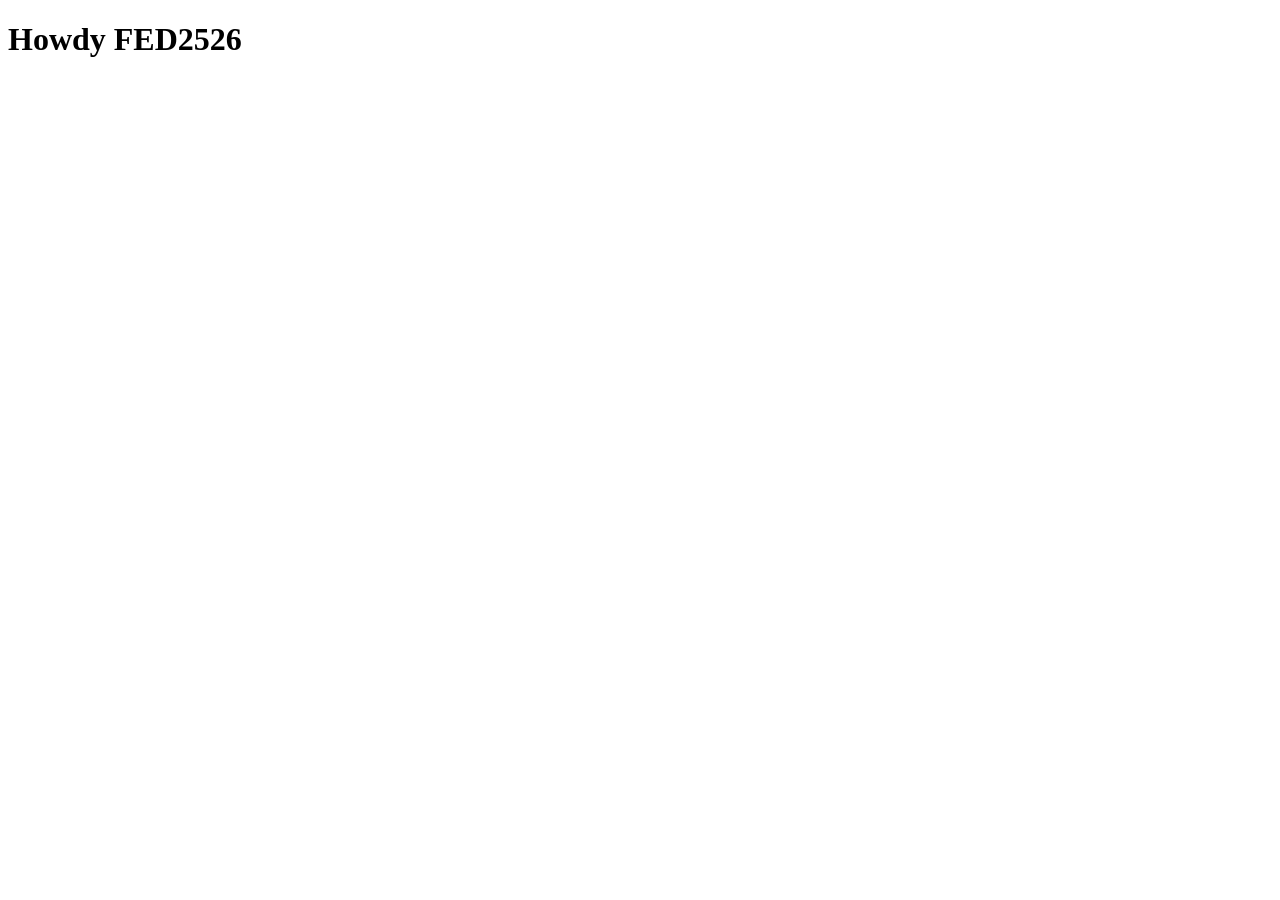
==== index.html @ 24f7ff32 "Add files via upload" ====
<!DOCTYPE html>
<html lang="nl">
	
<head>
	<meta charset="UTF-8">
	<meta name="author" content="jouw naam">
	<meta name="viewport" content="width=device-width, initial-scale=1">
	
	<title>Howdy FED2526</title>
	
	<link href="styles/style.css" rel="stylesheet">
	<link rel="icon" type="image/svg+xml" href="images/favicon.svg">
</head>

<body>
	<h1>Howdy FED2526</h1>

	<script defer src="scripts/script.js"></script>
</body>
	
</html>
---- styles/style.css ----
/**************/
/* CSS REMEDY */
/**************/
*, *::after, *::before {
  box-sizing:border-box;  
}






/*********************/
/* CUSTOM PROPERTIES */
/*********************/
:root {
	/* startje */
	--color-text:#111;
	--color-background:#eee;
}





/****************/
/* JOUW STYLING */
/****************/

/* jouw code */
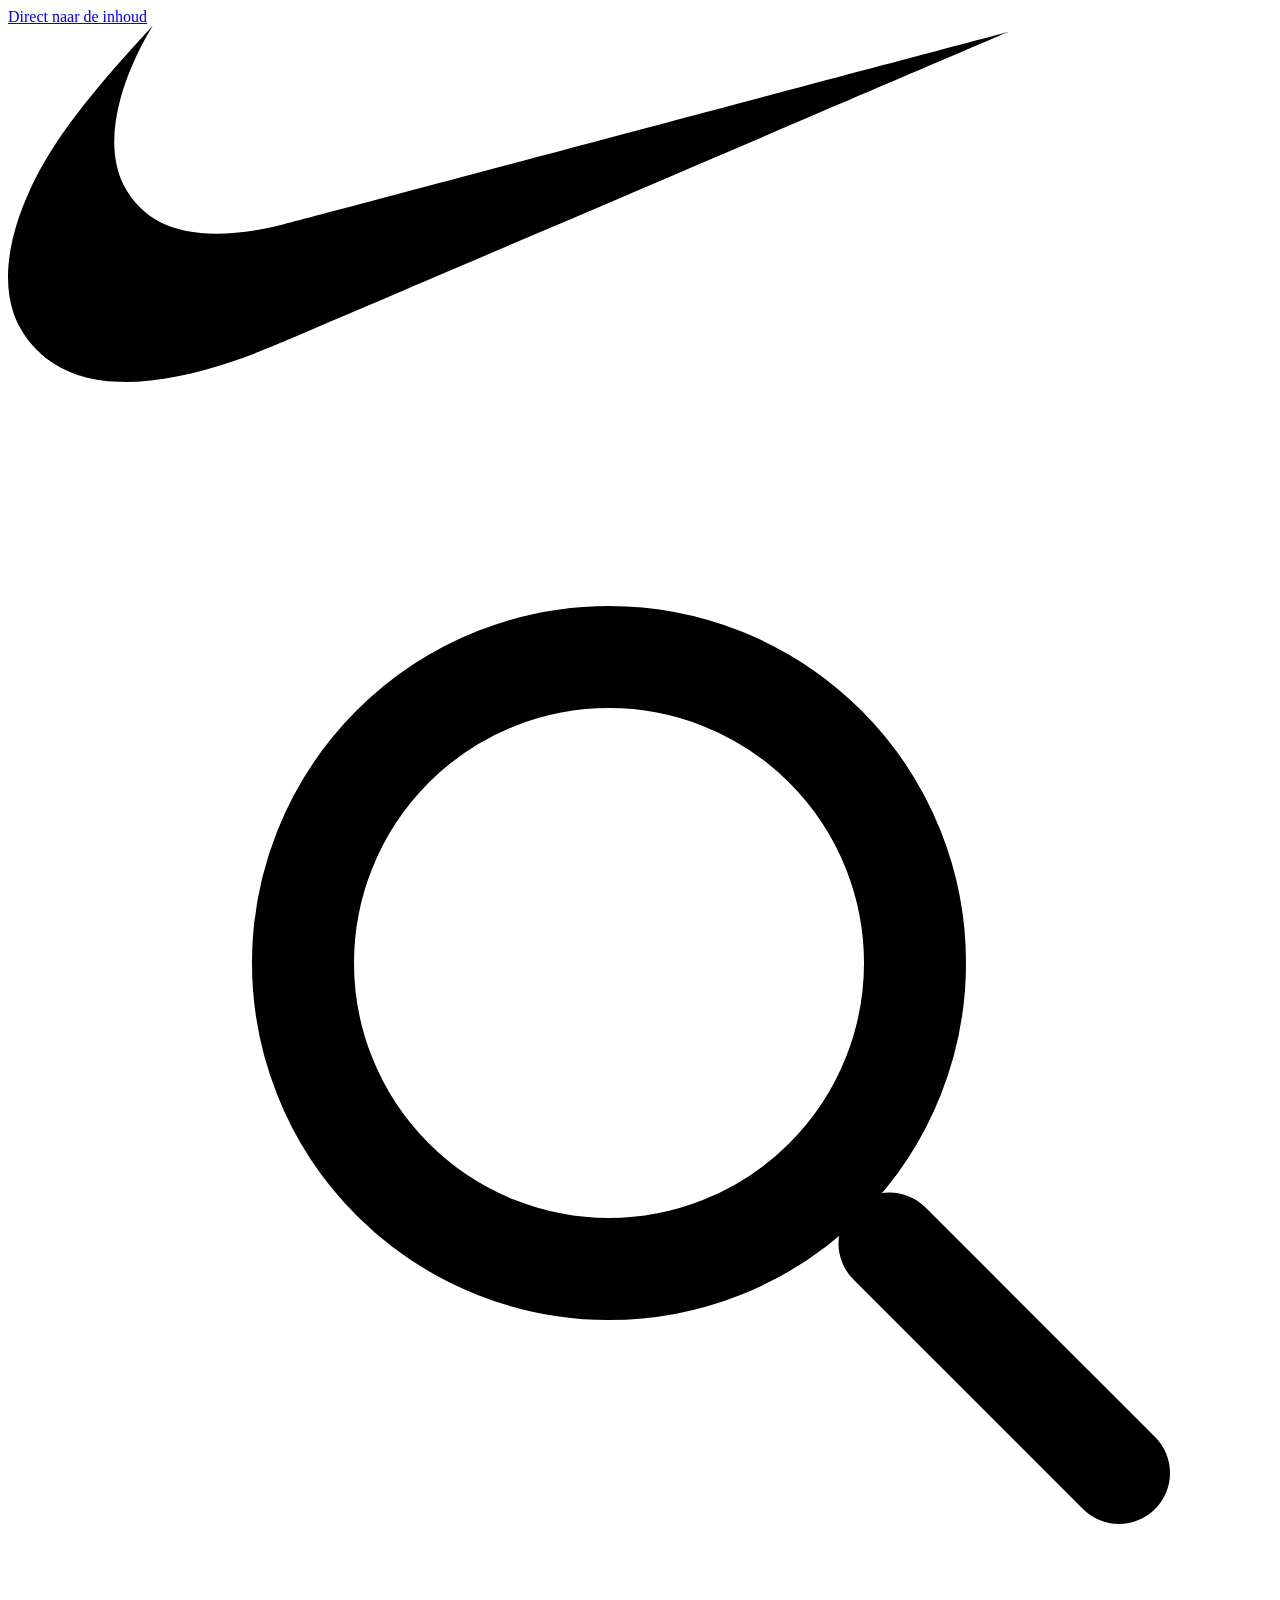
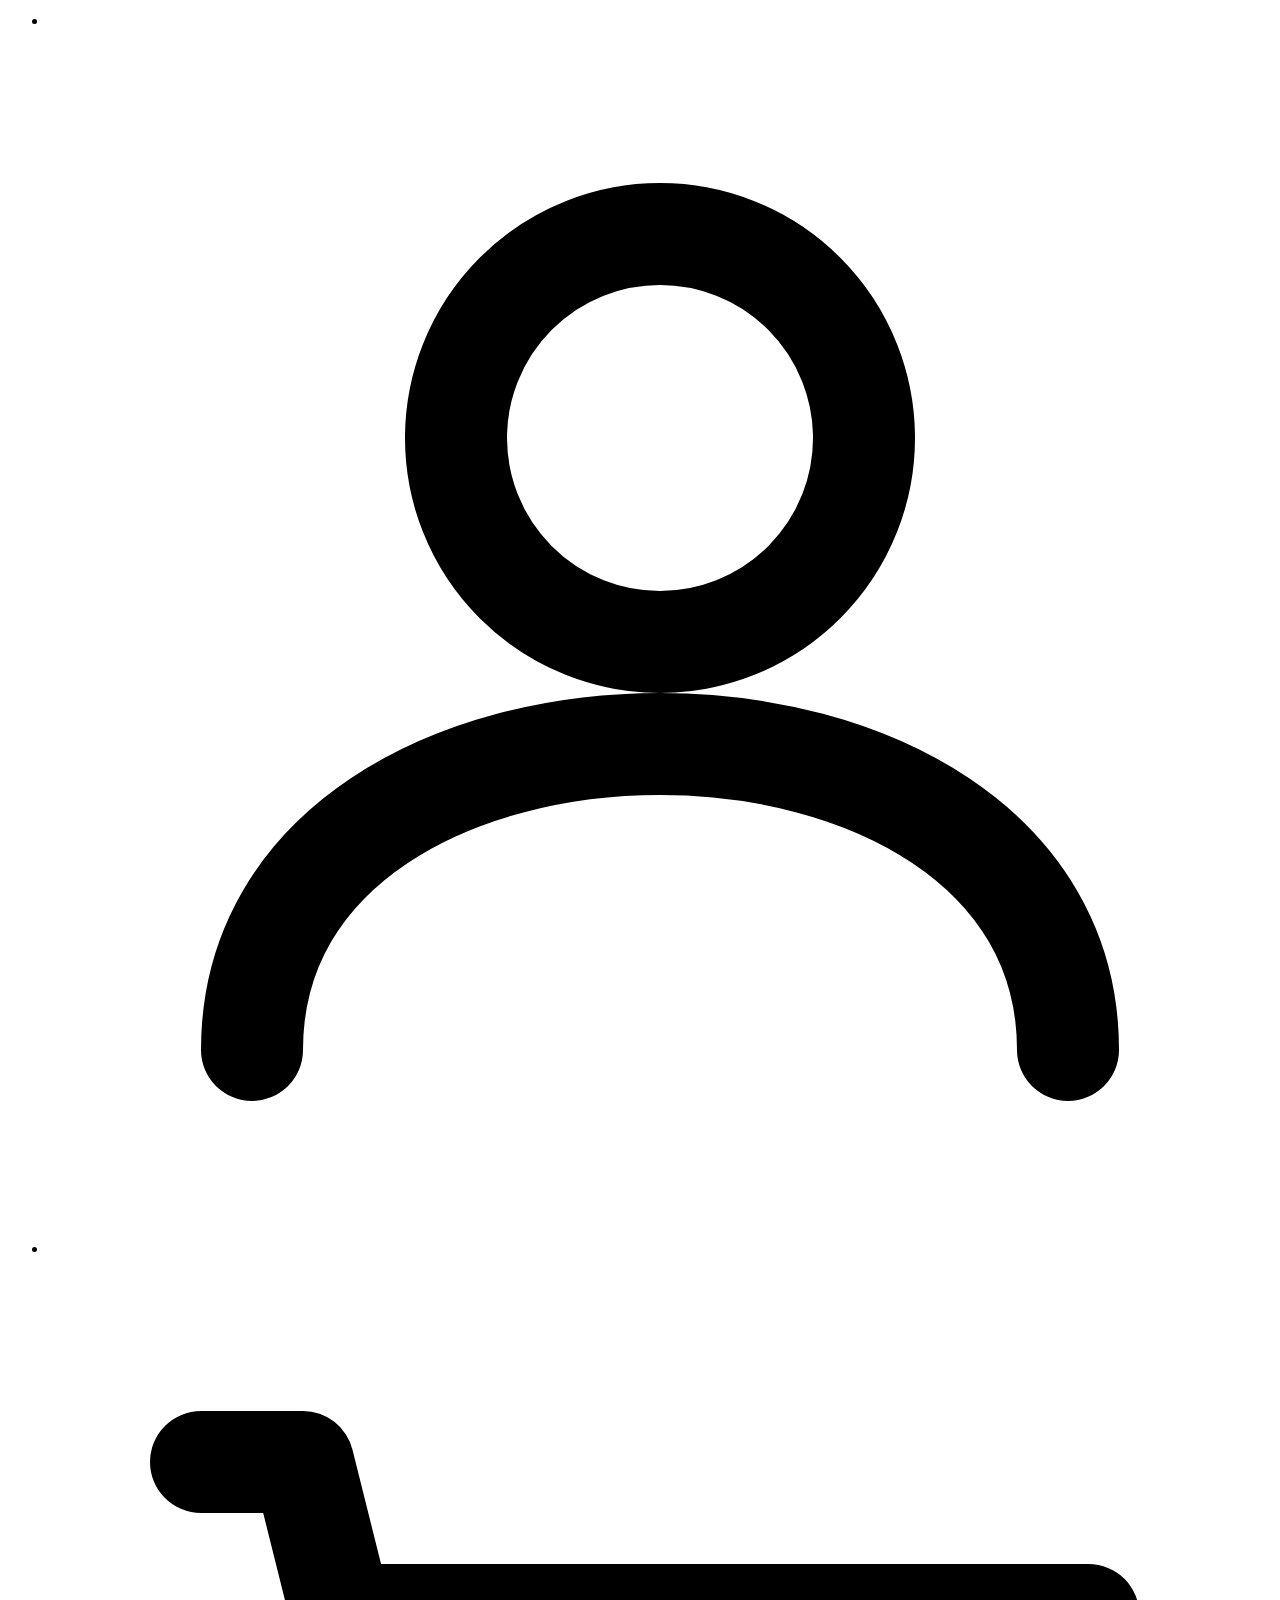
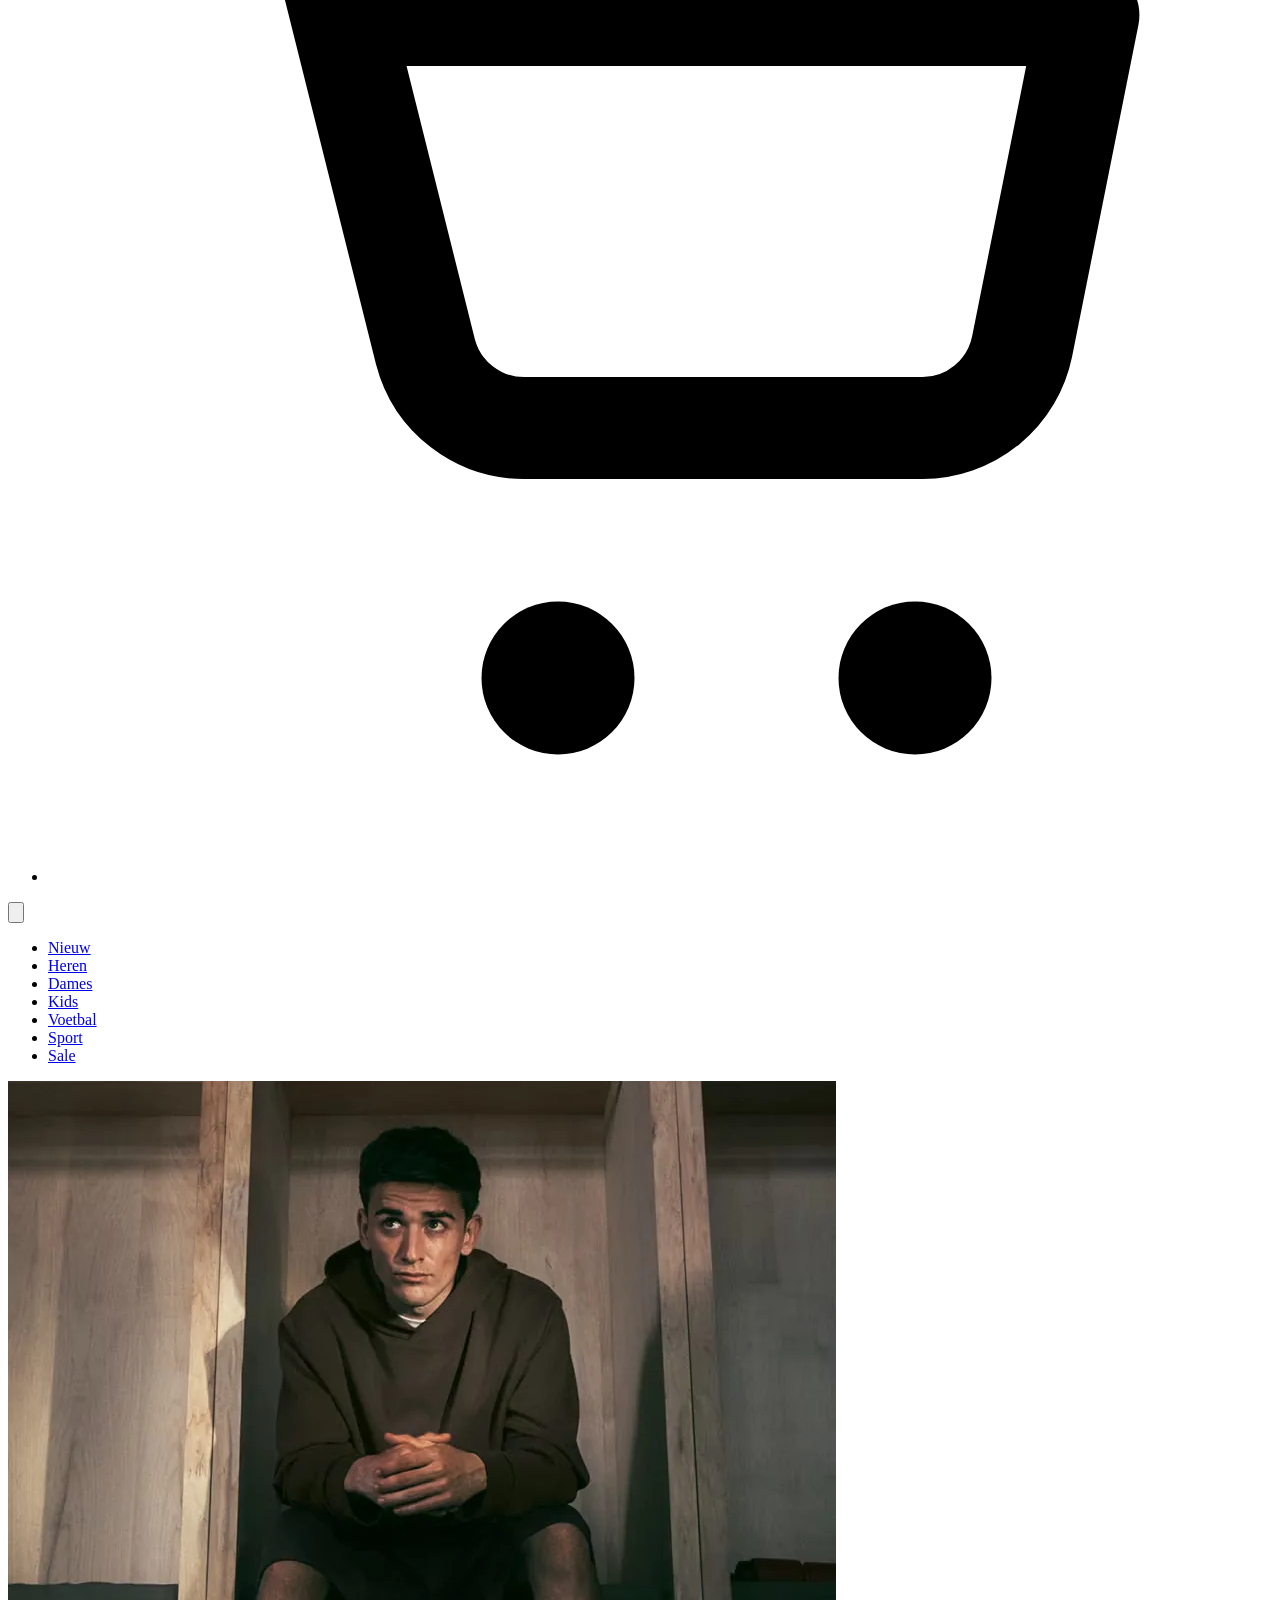
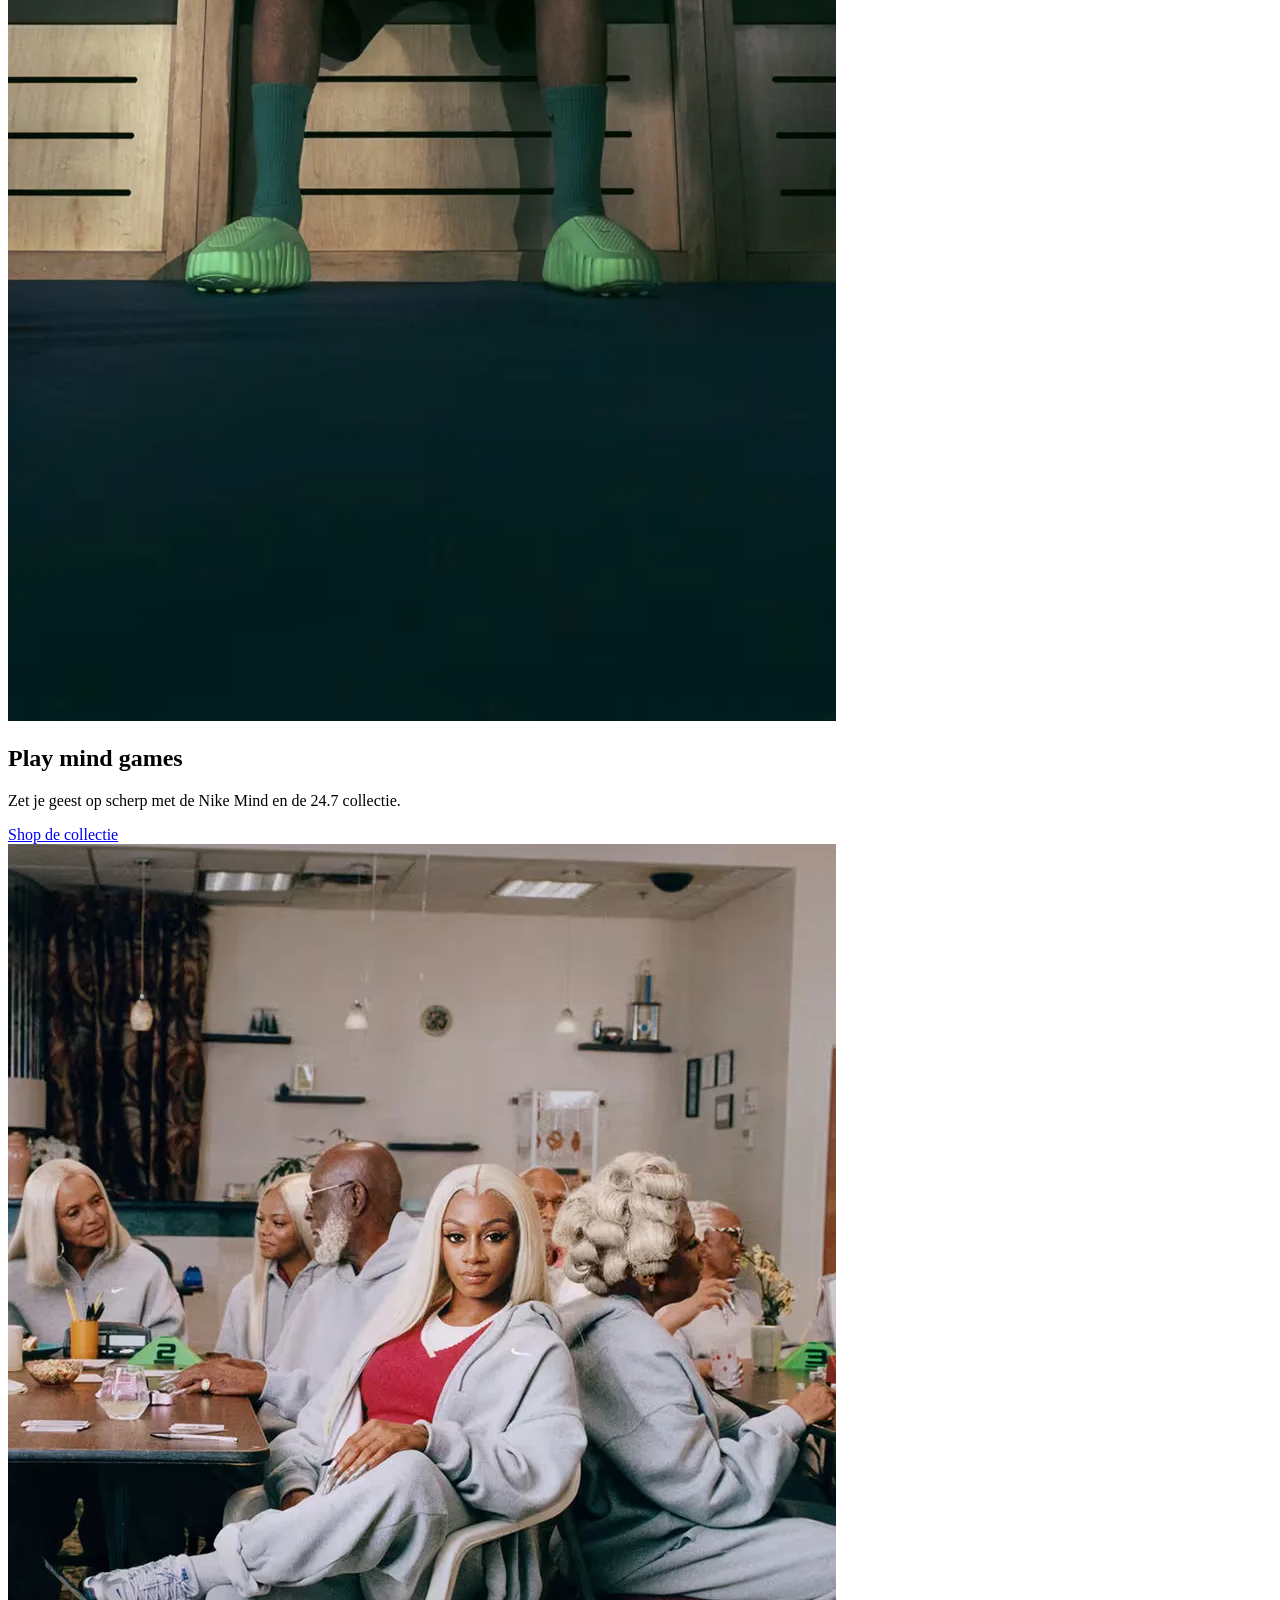
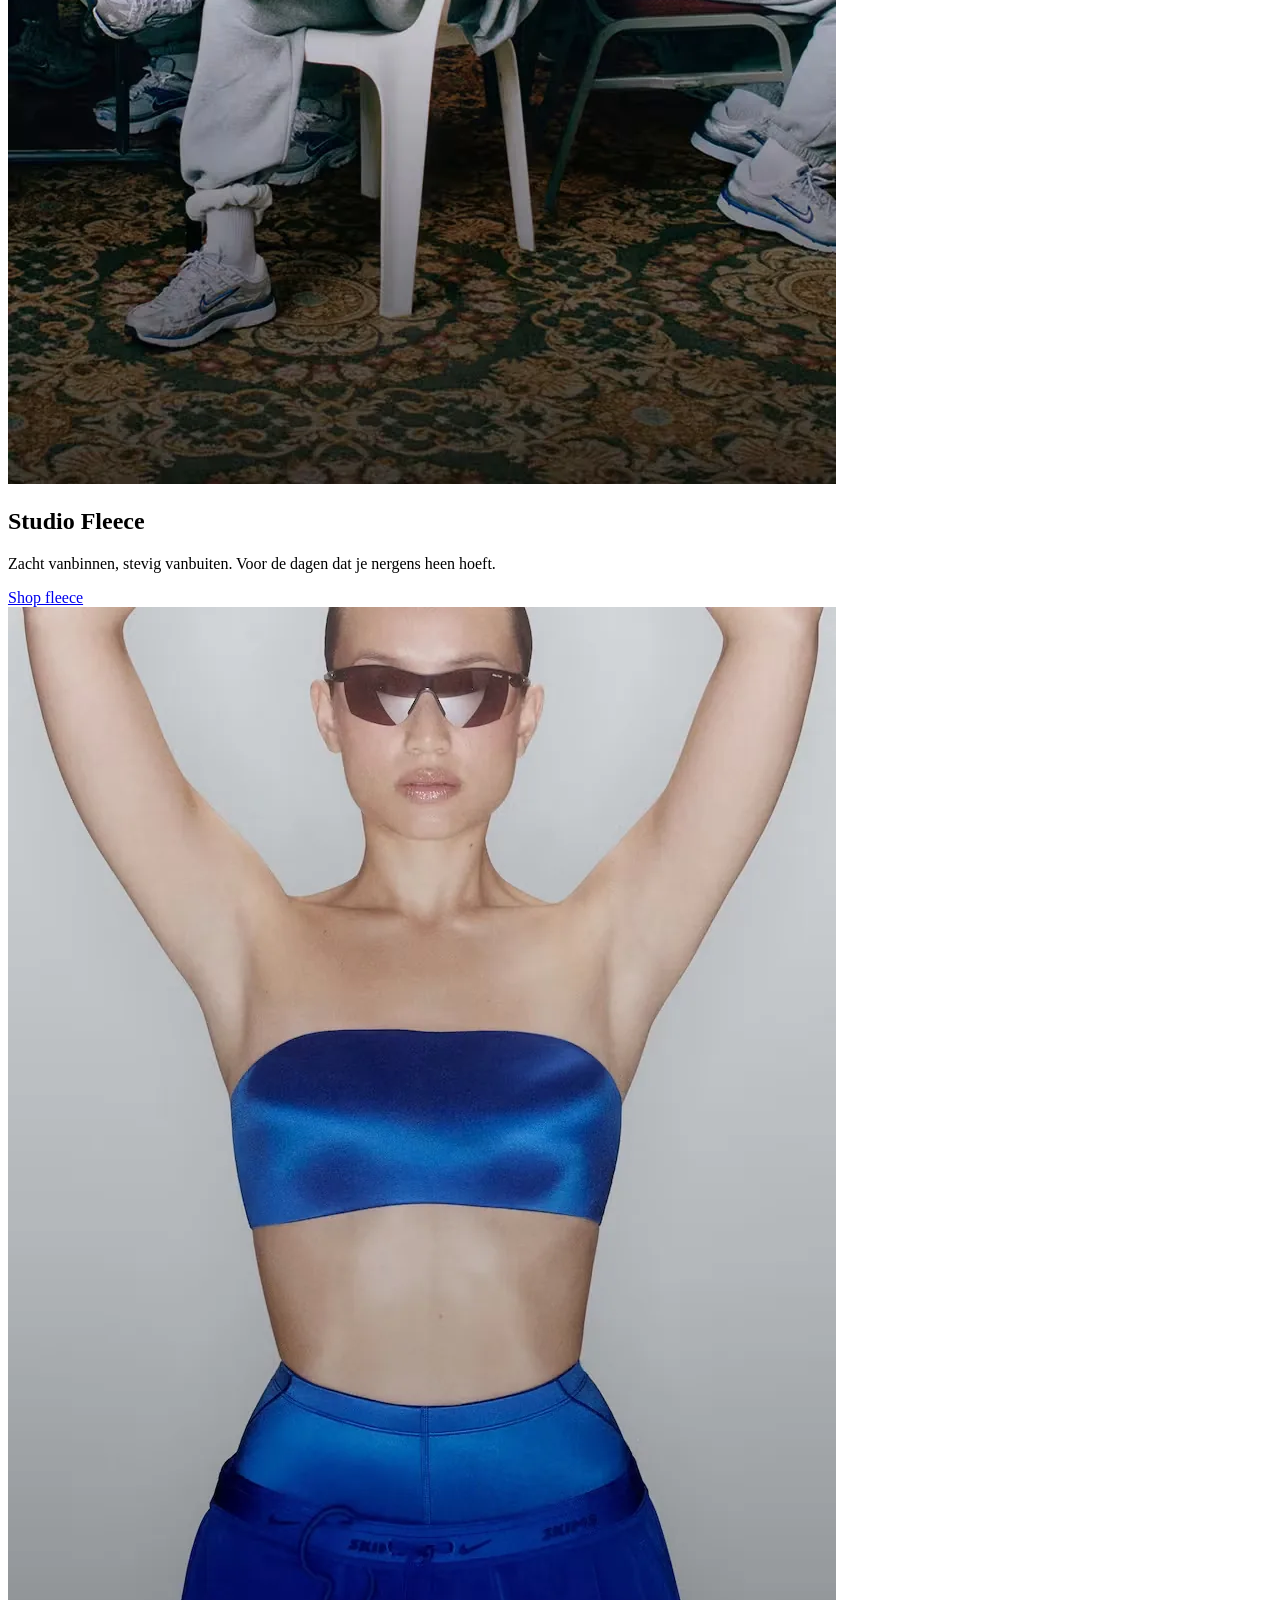
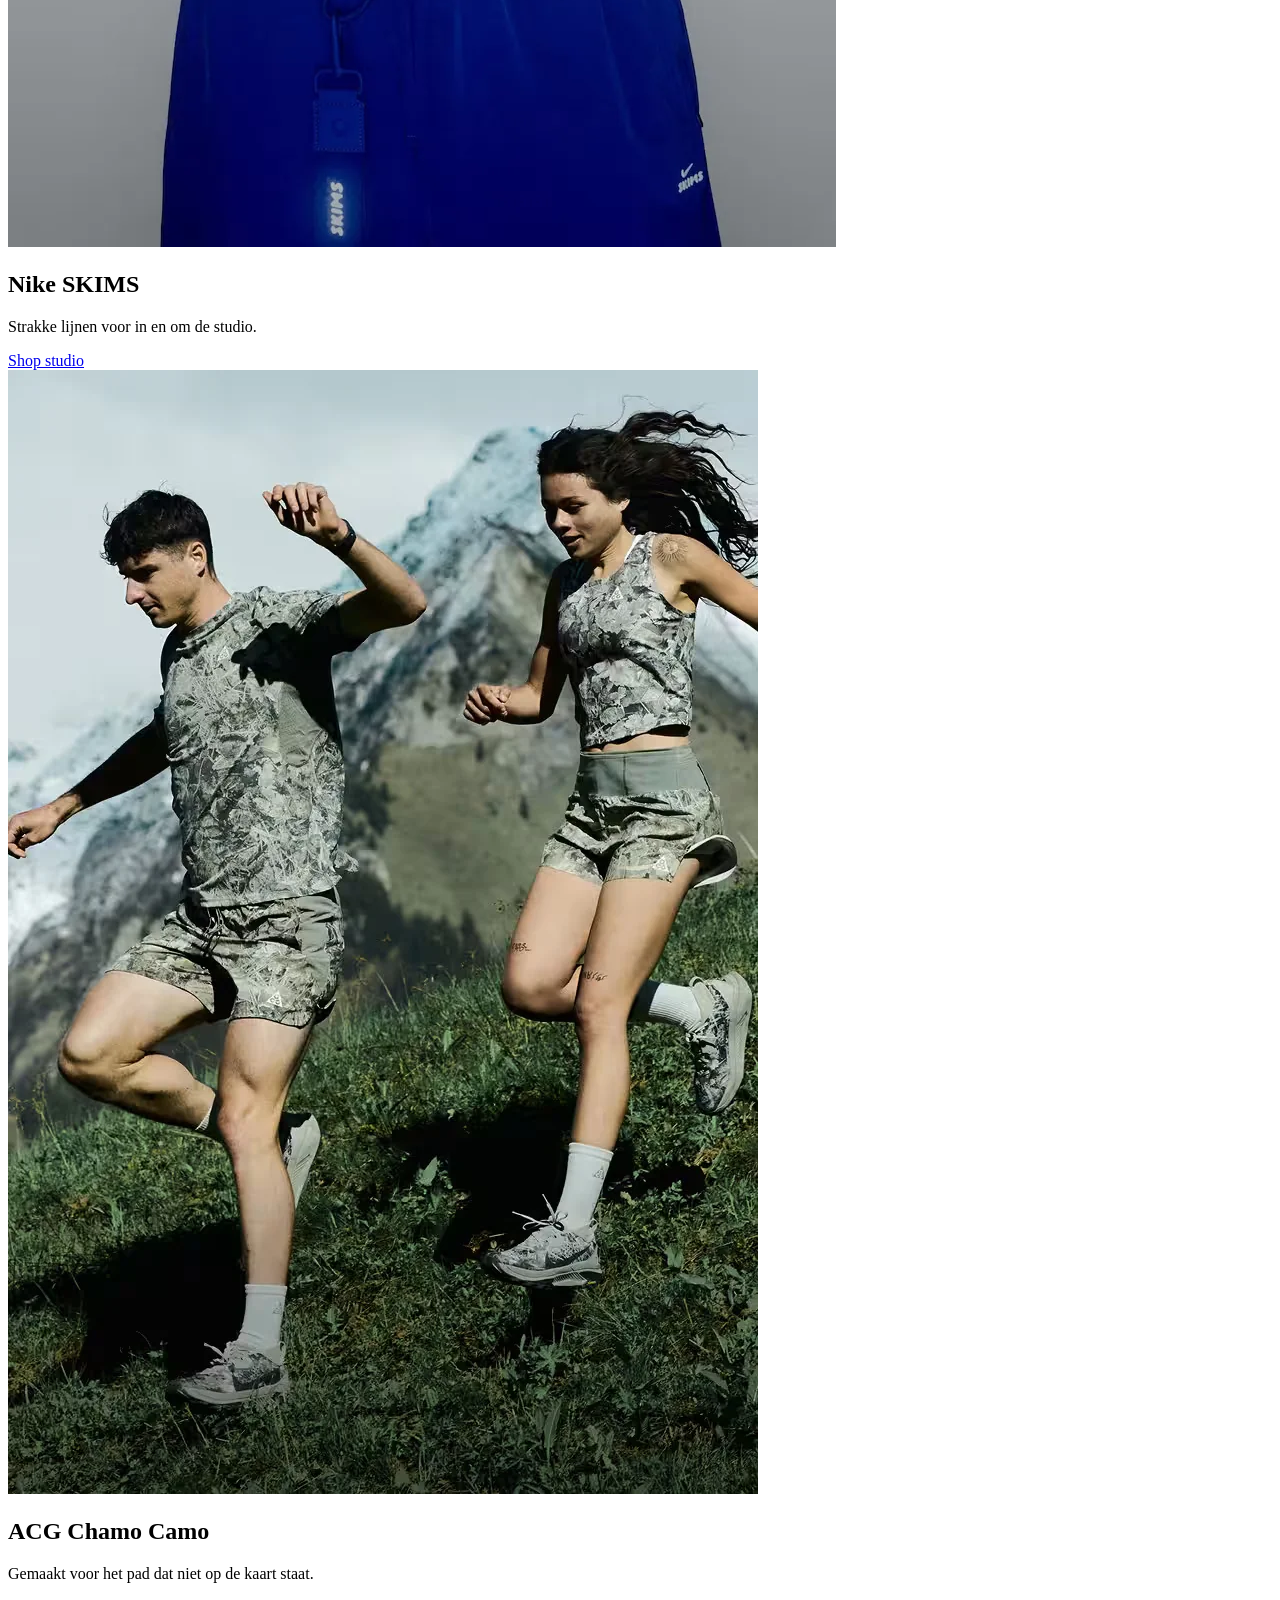
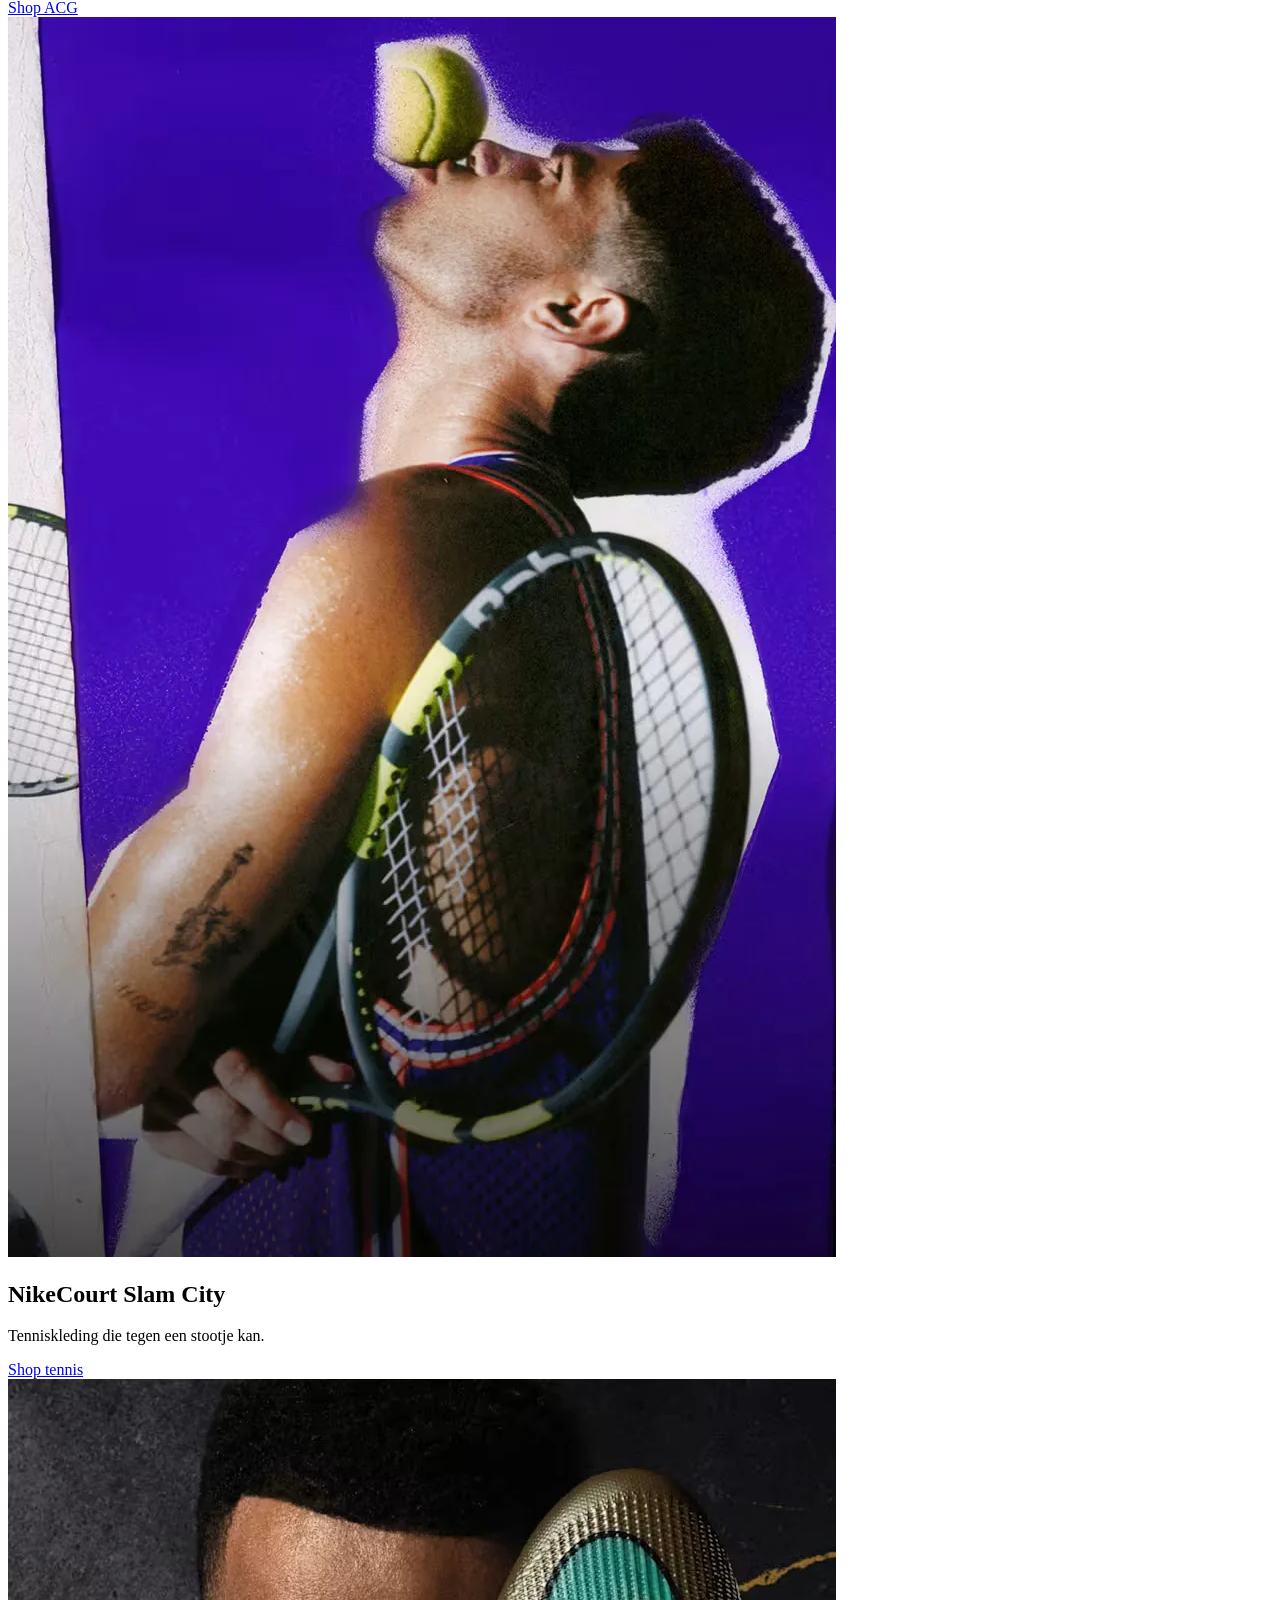
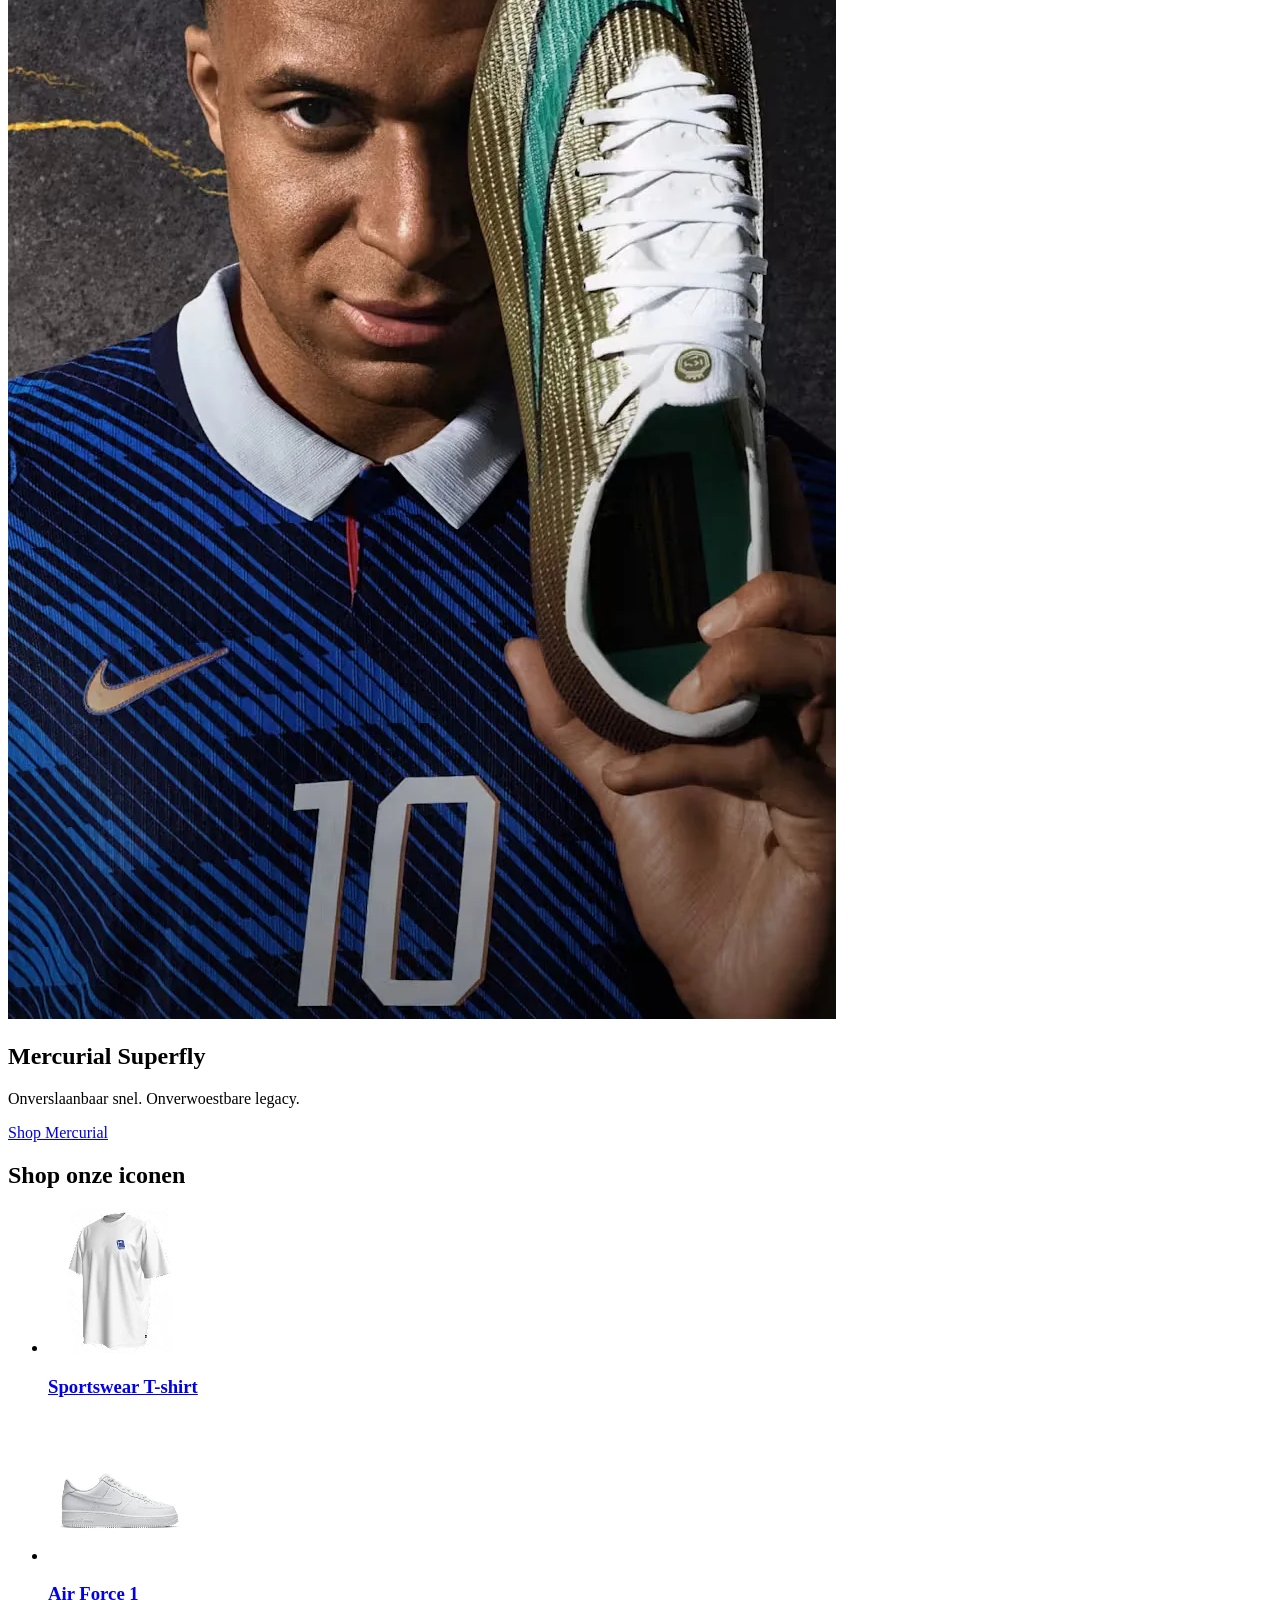
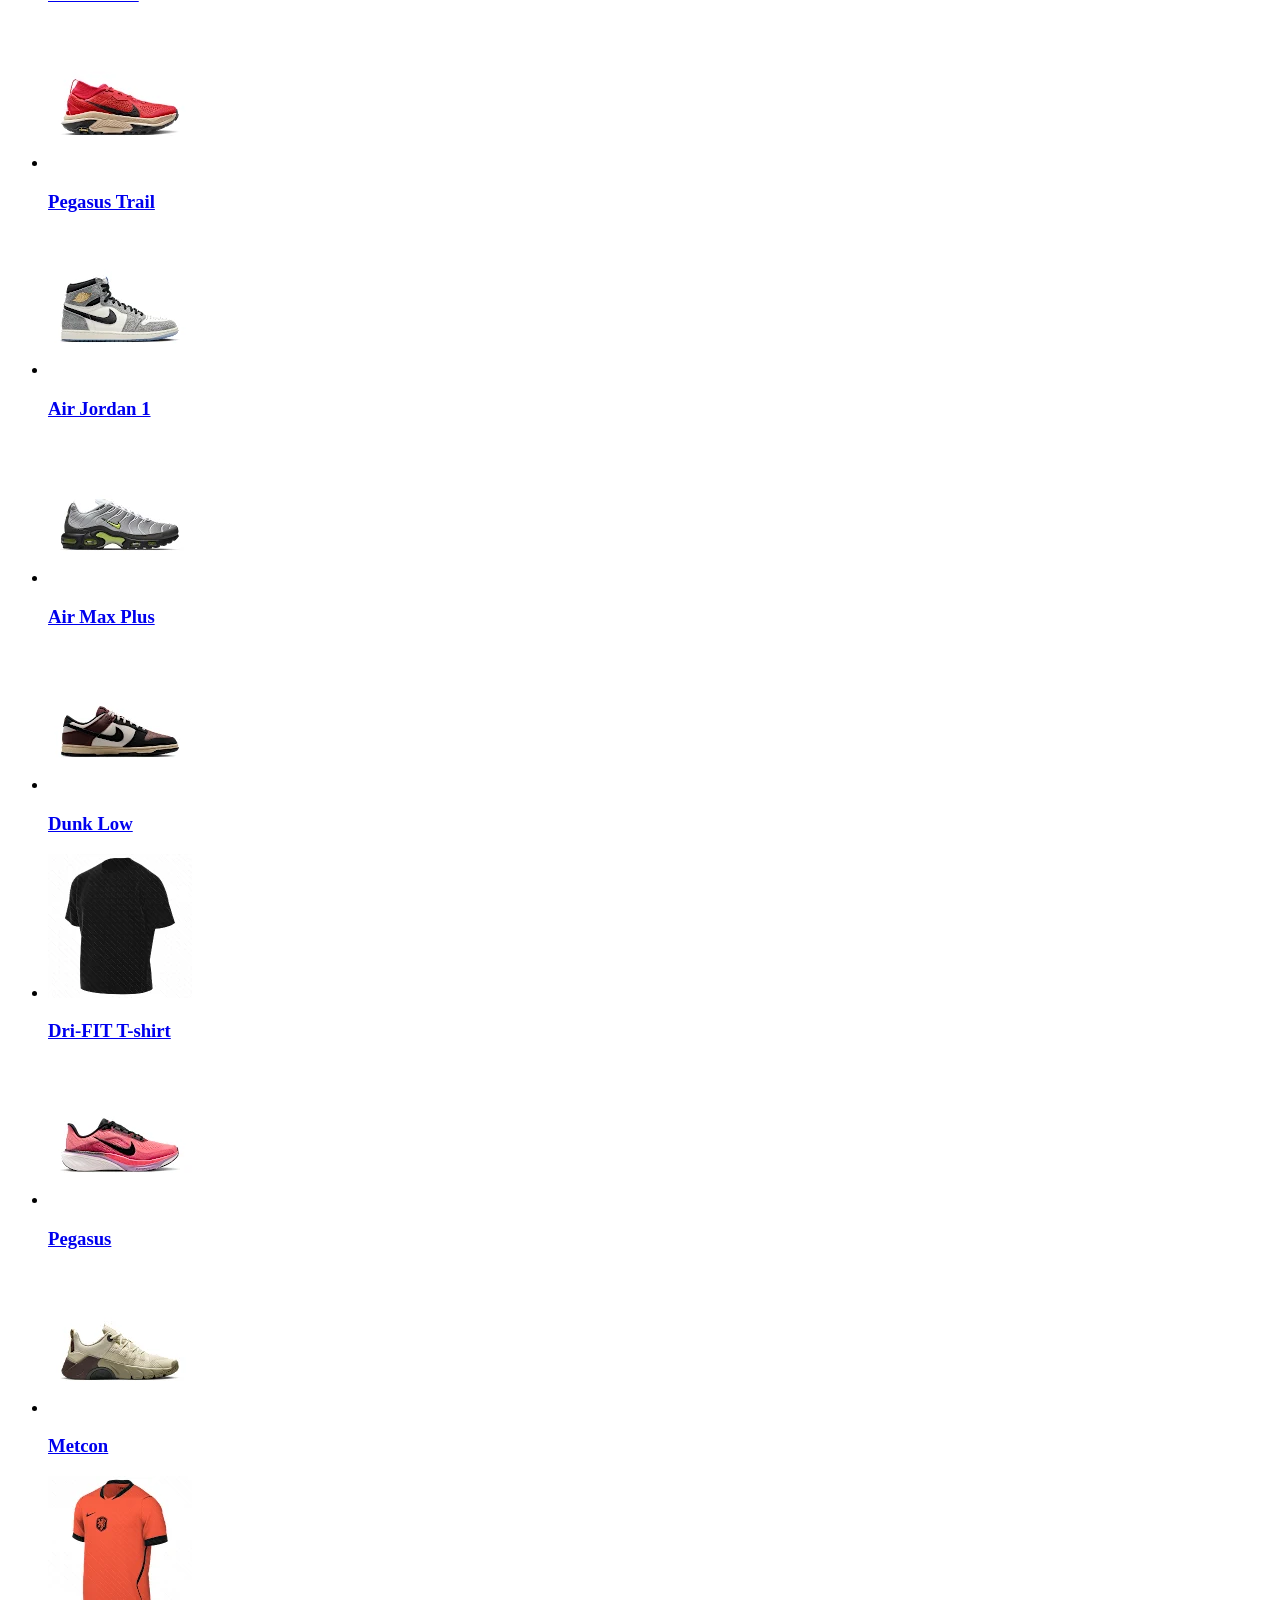
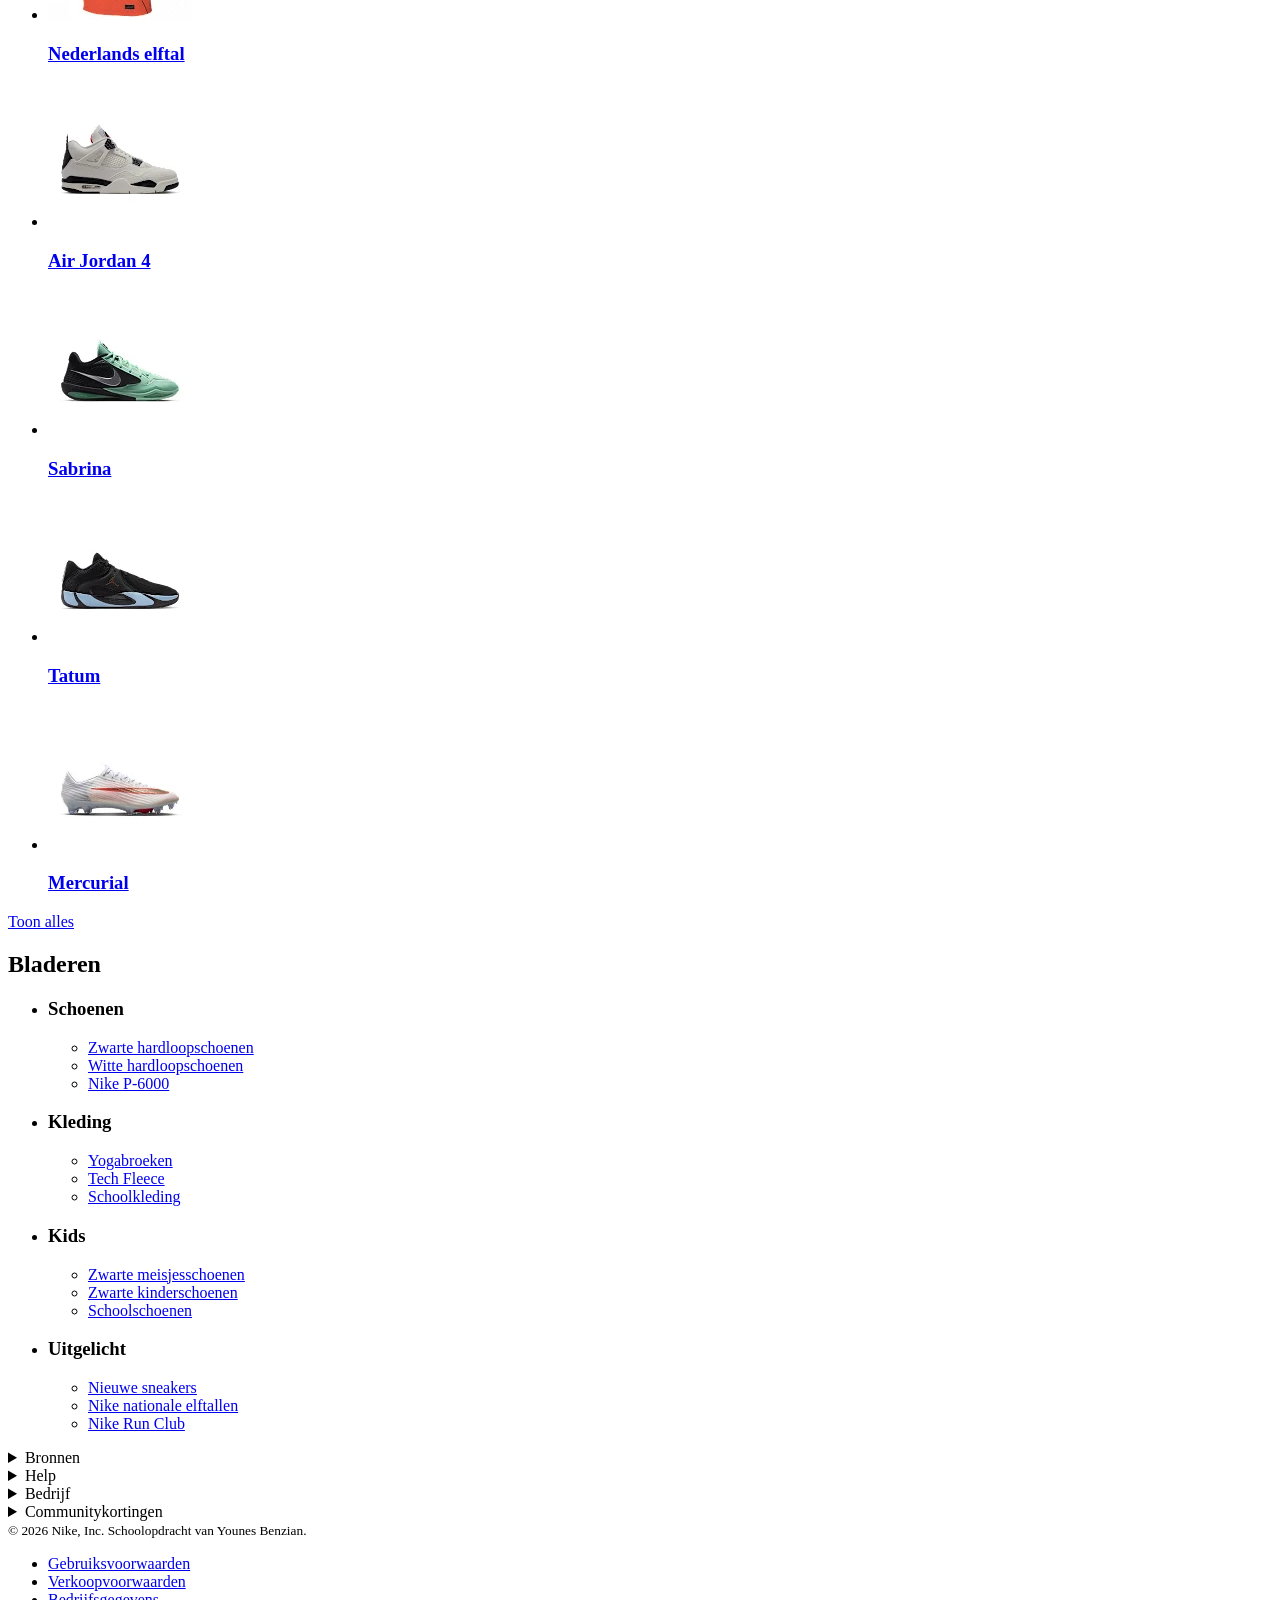
==== commit ab519326: "Add files via upload" ====
--- a/index.html
+++ b/index.html
@@ -1,21 +1,270 @@
 <!DOCTYPE html>
 <html lang="nl">
-	
+
 <head>
 	<meta charset="UTF-8">
-	<meta name="author" content="jouw naam">
 	<meta name="viewport" content="width=device-width, initial-scale=1">
-	
-	<title>Howdy FED2526</title>
-	
-	<link href="styles/style.css" rel="stylesheet">
-	<link rel="icon" type="image/svg+xml" href="images/favicon.svg">
+	<meta name="author" content="Younes Benzian">
+	<meta name="description" content="Namaak van de homepagina van Nike, gemaakt voor Frontend Development.">
+
+	<title>Nike. Just Do It. Nike NL</title>
+
+	<link rel="icon" href="images/logo-nike.svg" type="image/svg+xml">
+	<link rel="stylesheet" href="styles/style.css">
+	<link rel="stylesheet" href="styles/home.css">
+
+	<script src="scripts/script.js" defer></script>
 </head>
 
 <body>
-	<h1>Howdy FED2526</h1>
-
-	<script defer src="scripts/script.js"></script>
+
+	<!-- skiplink staat expres als allereerst\e.  -->
+	<a href="#inhoud">Direct naar de inhoud</a>
+
+	<header>
+
+		<a href="index.html">
+			<img src="images/logo-nike.svg" alt="Nike, naar de homepagina">
+		</a>
+
+		<nav aria-label="Snelmenu">
+			<ul>
+				<li><a href="detail.html"><img src="images/search.svg" alt="Zoeken"></a></li>
+				<li><a href="detail.html"><img src="images/user.svg" alt="Inloggen"></a></li>
+				<li><a href="detail.html"><img src="images/cart.svg" alt="Winkelwagen"></a></li>
+			</ul>
+		</nav>
+
+		<!-- ariacontrols moet naar een id wijzen, daarom heb ik hier toch een id gebruikt. zonder id kon ik nergens naar verwijzen -->
+		<button type="button" aria-controls="hoofdmenu" aria-expanded="false">
+			<img src="images/menu.svg" alt="Menu">
+		</button>
+
+		<nav id="hoofdmenu" aria-label="Hoofdmenu">
+			<ul>
+				<li><a href="index.html" aria-current="page">Nieuw</a></li>
+				<li><a href="detail.html">Heren</a></li>
+				<li><a href="detail.html">Dames</a></li>
+				<li><a href="detail.html">Kids</a></li>
+				<li><a href="detail.html">Voetbal</a></li>
+				<li><a href="detail.html">Sport</a></li>
+				<li><a href="detail.html">Sale</a></li>
+			</ul>
+		</nav>
+
+	</header>
+
+	<main id="inhoud">
+
+		
+		<section>
+			<img src="images/hero.webp" alt="Sporter zit in de kleedkamer voor de wedstrijd">
+			<h1>Play mind games</h1>
+			<p>Zet je geest op scherp met de Nike Mind en de 24.7 collectie.</p>
+			<a href="detail.html">Shop de collectie</a>
+		</section>
+
+		<section>
+			<img src="images/banner-fleece.webp" alt="Groep mensen in grijze joggingpakken in een kapsalon">
+			<h2>Studio Fleece</h2>
+			<p>Zacht vanbinnen, stevig vanbuiten. Voor de dagen dat je nergens heen hoeft.</p>
+			<a href="detail.html">Shop fleece</a>
+		</section>
+
+		<section>
+			<img src="images/banner-skims.webp" alt="Model in een blauwe top en broek met zonnebril">
+			<h2>Nike SKIMS</h2>
+			<p>Strakke lijnen voor in en om de studio.</p>
+			<a href="detail.html">Shop studio</a>
+		</section>
+
+		<section>
+			<img src="images/banner-acg.webp" alt="Twee hardlopers op een berghelling">
+			<h2>ACG Chamo Camo</h2>
+			<p>Gemaakt voor het pad dat niet op de kaart staat.</p>
+			<a href="detail.html">Shop ACG</a>
+		</section>
+
+		<section>
+			<img src="images/banner-court.webp" alt="Tennisser met twee rackets tegen een paarse achtergrond">
+			<h2>NikeCourt Slam City</h2>
+			<p>Tenniskleding die tegen een stootje kan.</p>
+			<a href="detail.html">Shop tennis</a>
+		</section>
+
+		<section>
+			<img src="images/banner-voetbal.webp" alt="Voetballer houdt een gouden Mercurial Superfly voor zijn gezicht">
+			<h2>Mercurial Superfly</h2>
+			<p>Onverslaanbaar snel. Onverwoestbare legacy.</p>
+			<a href="detail.html">Shop Mercurial</a>
+		</section>
+
+		<section>
+			<h2>Shop onze iconen</h2>
+
+			<!-- 14 stuks, maar op mobiel laat ik er maar 6 zien met nth-child(n + 7). alternatief was 2 aparte lijstjes maken maar dan staat alles dubbel in de html -->
+			 <!-- https://developer.mozilla.org/en-US/docs/Web/CSS/Reference/Selectors/:nth-child -->
+			<ul>
+				<li>
+					<img src="images/icoon-1.webp" alt="Wit Nike T-shirt met een klein blauw logo op de borst">
+					<h3><a href="detail.html">Sportswear T-shirt</a></h3>
+				</li>
+				<li>
+					<img src="images/icoon-2.webp" alt="Witte Nike Air Force 1 van opzij">
+					<h3><a href="detail.html">Air Force 1</a></h3>
+				</li>
+				<li>
+					<img src="images/icoon-3.webp" alt="Rode Nike Pegasus Trail van opzij">
+					<h3><a href="detail.html">Pegasus Trail</a></h3>
+				</li>
+				<li>
+					<img src="images/icoon-4.webp" alt="Grijs met gele Nike Air Jordan 1 High van opzij">
+					<h3><a href="detail.html">Air Jordan 1</a></h3>
+				</li>
+				<li>
+					<img src="images/icoon-5.webp" alt="Grijs met groene Nike Air Max Plus van opzij">
+					<h3><a href="detail.html">Air Max Plus</a></h3>
+				</li>
+				<li>
+					<img src="images/icoon-6.webp" alt="Bruin met witte Nike Dunk Low van opzij">
+					<h3><a href="detail.html">Dunk Low</a></h3>
+				</li>
+				<li>
+					<img src="images/icoon-7.webp" alt="Zwart Nike T-shirt, gezien vanaf de achterkant">
+					<h3><a href="detail.html">Dri-FIT T-shirt</a></h3>
+				</li>
+				<li>
+					<img src="images/icoon-8.webp" alt="Roze met paarse Nike Pegasus van opzij">
+					<h3><a href="detail.html">Pegasus</a></h3>
+				</li>
+				<li>
+					<img src="images/icoon-9.webp" alt="Beige Nike Metcon trainingsschoen van opzij">
+					<h3><a href="detail.html">Metcon</a></h3>
+				</li>
+				<li>
+					<img src="images/icoon-10.webp" alt="Oranje thuisshirt van het Nederlands elftal">
+					<h3><a href="detail.html">Nederlands elftal</a></h3>
+				</li>
+				<li>
+					<img src="images/icoon-11.webp" alt="Witte Nike Air Jordan 4 met zwarte details van opzij">
+					<h3><a href="detail.html">Air Jordan 4</a></h3>
+				</li>
+				<li>
+					<img src="images/icoon-12.webp" alt="Mintgroene Nike Sabrina basketbalschoen van opzij">
+					<h3><a href="detail.html">Sabrina</a></h3>
+				</li>
+				<li>
+					<img src="images/icoon-13.webp" alt="Zwart met blauwe Nike Tatum basketbalschoen van opzij">
+					<h3><a href="detail.html">Tatum</a></h3>
+				</li>
+				<li>
+					<img src="images/icoon-14.webp" alt="Witte Nike Mercurial voetbalschoen van opzij">
+					<h3><a href="detail.html">Mercurial</a></h3>
+				</li>
+			</ul>
+
+			<!-- verdwijnt na stretch want dan passen alle iconen er wel op functieloos -->
+			<a href="detail.html">Toon alles</a>
+
+		</section>
+
+		<section>
+			<h2>Bladeren</h2>
+
+			
+			<ul>
+				<li>
+					<h3>Schoenen</h3>
+					<ul>
+						<li><a href="detail.html">Zwarte hardloopschoenen</a></li>
+						<li><a href="detail.html">Witte hardloopschoenen</a></li>
+						<li><a href="detail.html">Nike P-6000</a></li>
+					</ul>
+				</li>
+				<li>
+					<h3>Kleding</h3>
+					<ul>
+						<li><a href="detail.html">Yogabroeken</a></li>
+						<li><a href="detail.html">Tech Fleece</a></li>
+						<li><a href="detail.html">Schoolkleding</a></li>
+					</ul>
+				</li>
+				<li>
+					<h3>Kids</h3>
+					<ul>
+						<li><a href="detail.html">Zwarte meisjesschoenen</a></li>
+						<li><a href="detail.html">Zwarte kinderschoenen</a></li>
+						<li><a href="detail.html">Schoolschoenen</a></li>
+					</ul>
+				</li>
+				<li>
+					<h3>Uitgelicht</h3>
+					<ul>
+						<li><a href="detail.html">Nieuwe sneakers</a></li>
+						<li><a href="detail.html">Nike nationale elftallen</a></li>
+						<li><a href="detail.html">Nike Run Club</a></li>
+					</ul>
+				</li>
+			</ul>
+		</section>
+
+	</main>
+
+	<footer>
+
+		
+		<nav aria-label="Footermenu">
+			<details>
+				<summary>Bronnen</summary>
+				<ul>
+					<li><a href="detail.html">Cadeaubonnen</a></li>
+					<li><a href="detail.html">Zoek een store</a></li>
+					<li><a href="detail.html">Nike Journal</a></li>
+					<li><a href="detail.html">Word member</a></li>
+				</ul>
+			</details>
+			<details>
+				<summary>Help</summary>
+				<ul>
+					<li><a href="detail.html">Bestelstatus</a></li>
+					<li><a href="detail.html">Verzending en levering</a></li>
+					<li><a href="detail.html">Retourzendingen</a></li>
+					<li><a href="detail.html">Betaalmethodes</a></li>
+				</ul>
+			</details>
+			<details>
+				<summary>Bedrijf</summary>
+				<ul>
+					<li><a href="detail.html">Over Nike</a></li>
+					<li><a href="detail.html">Nieuws</a></li>
+					<li><a href="detail.html">Werken bij Nike</a></li>
+					<li><a href="detail.html">Toegankelijkheid</a></li>
+				</ul>
+			</details>
+			<details>
+				<summary>Communitykortingen</summary>
+				<ul>
+					<li><a href="detail.html">Student</a></li>
+					<li><a href="detail.html">Docent</a></li>
+					<li><a href="detail.html">Eerstehulpverleners</a></li>
+					<li><a href="detail.html">Zorgprofessionals</a></li>
+				</ul>
+			</details>
+		</nav>
+
+		<small>&copy; 2026 Nike, Inc. Schoolopdracht van Younes Benzian.</small>
+
+		<nav aria-label="Voorwaarden">
+			<ul>
+				<li><a href="detail.html">Gebruiksvoorwaarden</a></li>
+				<li><a href="detail.html">Verkoopvoorwaarden</a></li>
+				<li><a href="detail.html">Bedrijfsgegevens</a></li>
+				<li><a href="detail.html">Privacy- en cookiebeleid</a></li>
+			</ul>
+		</nav>
+
+	</footer>
+
 </body>
-	
+
 </html>
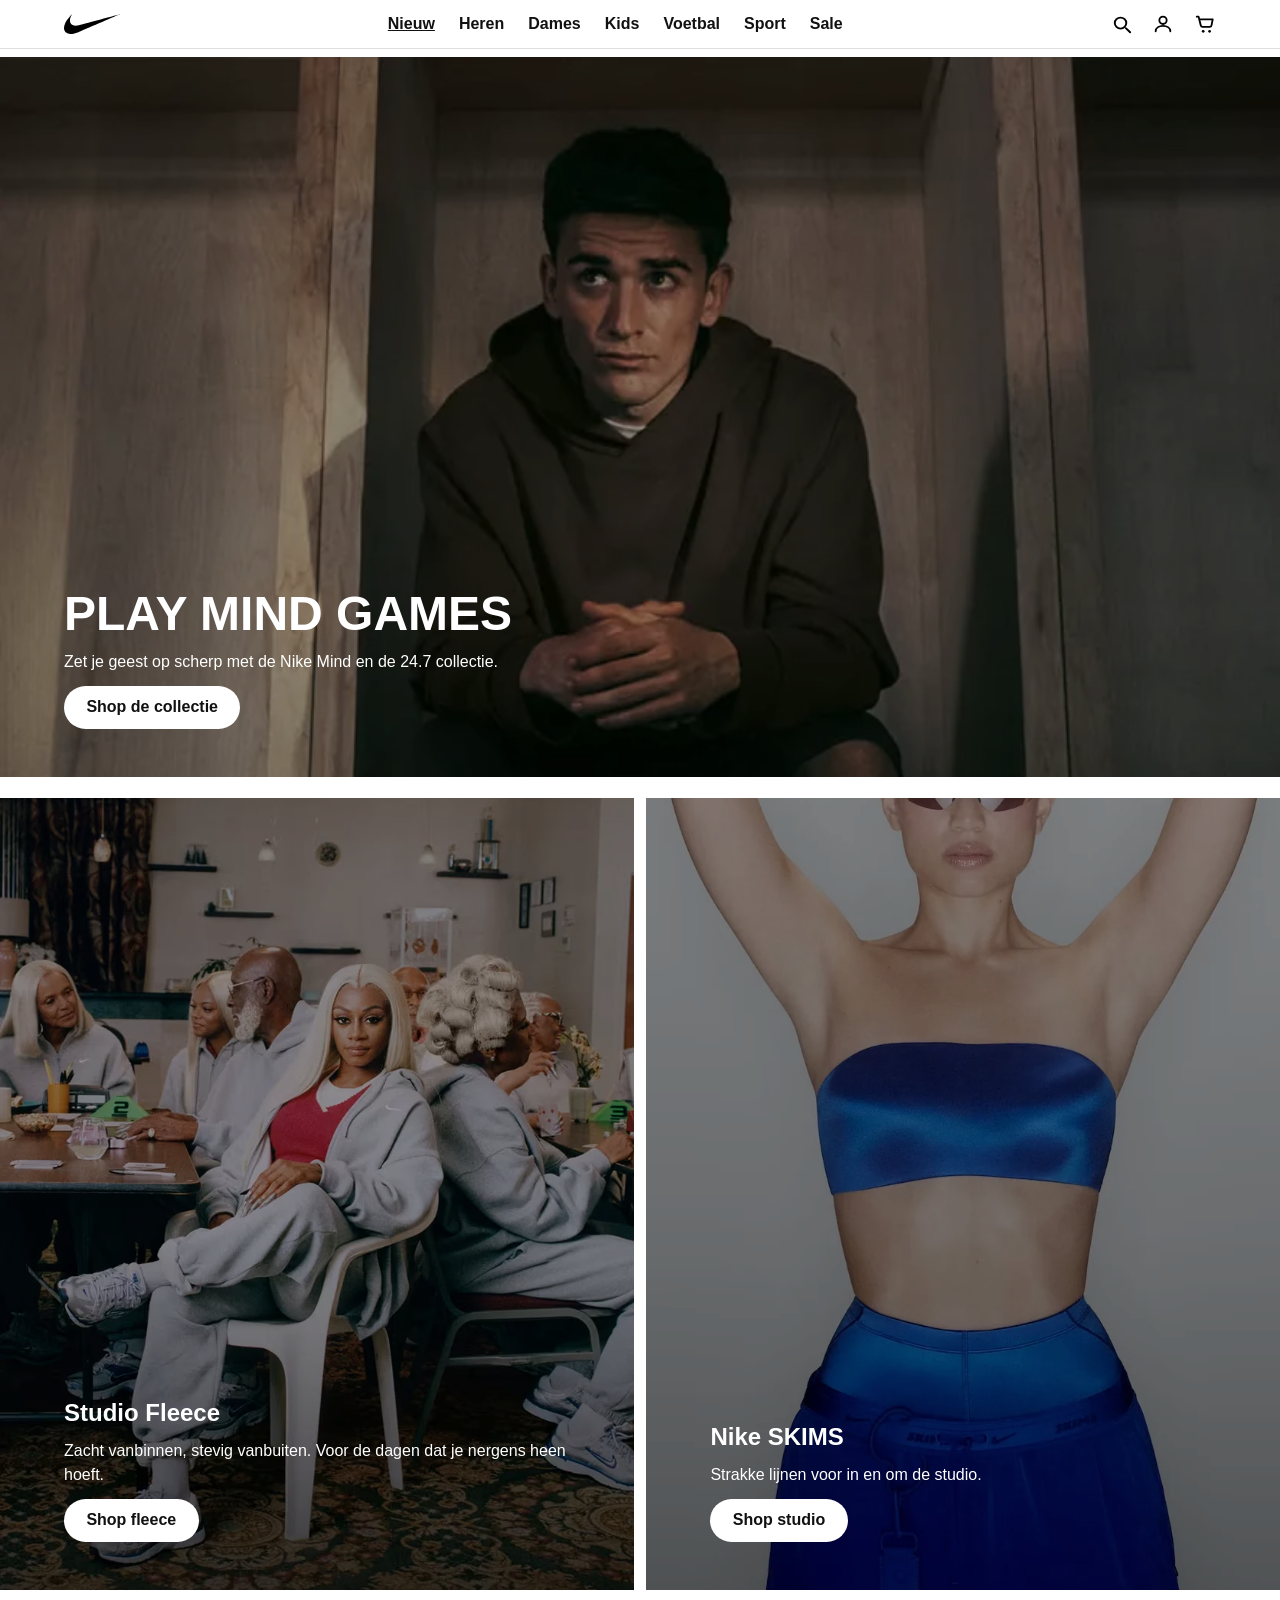
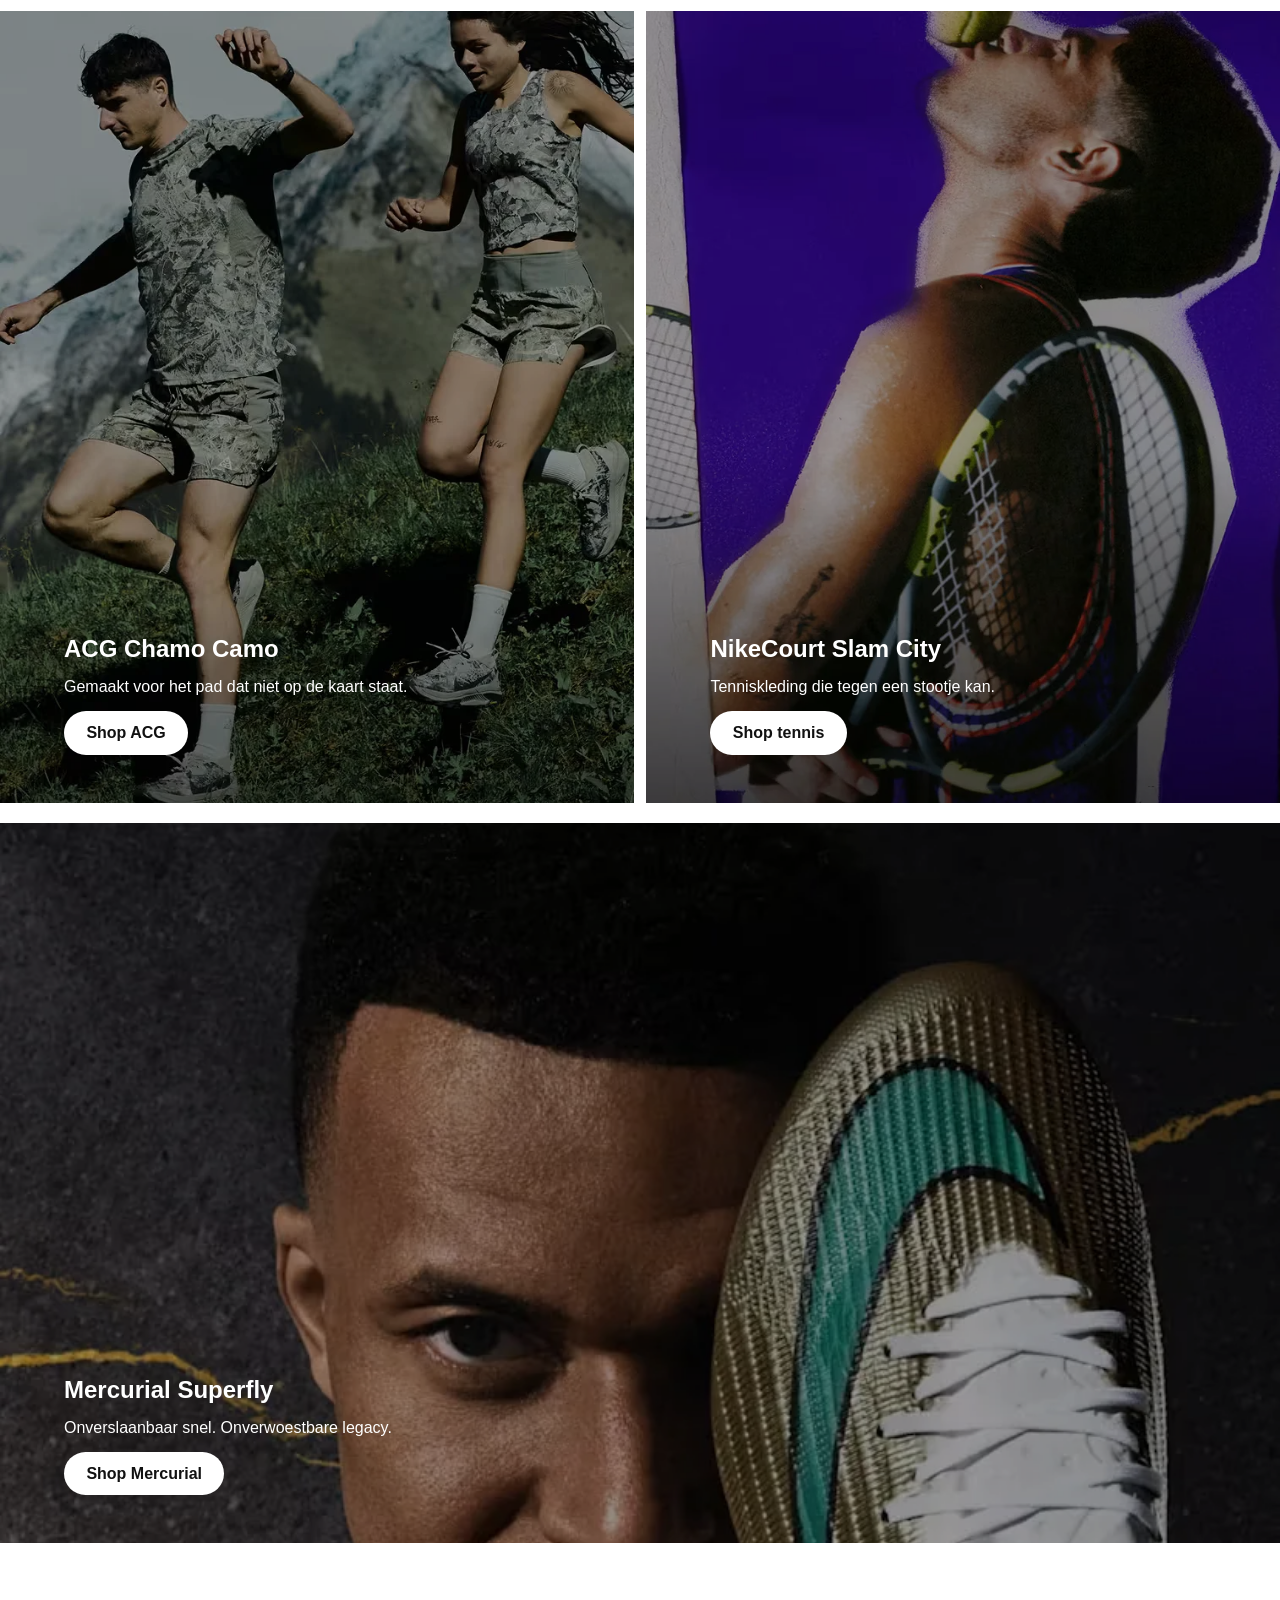
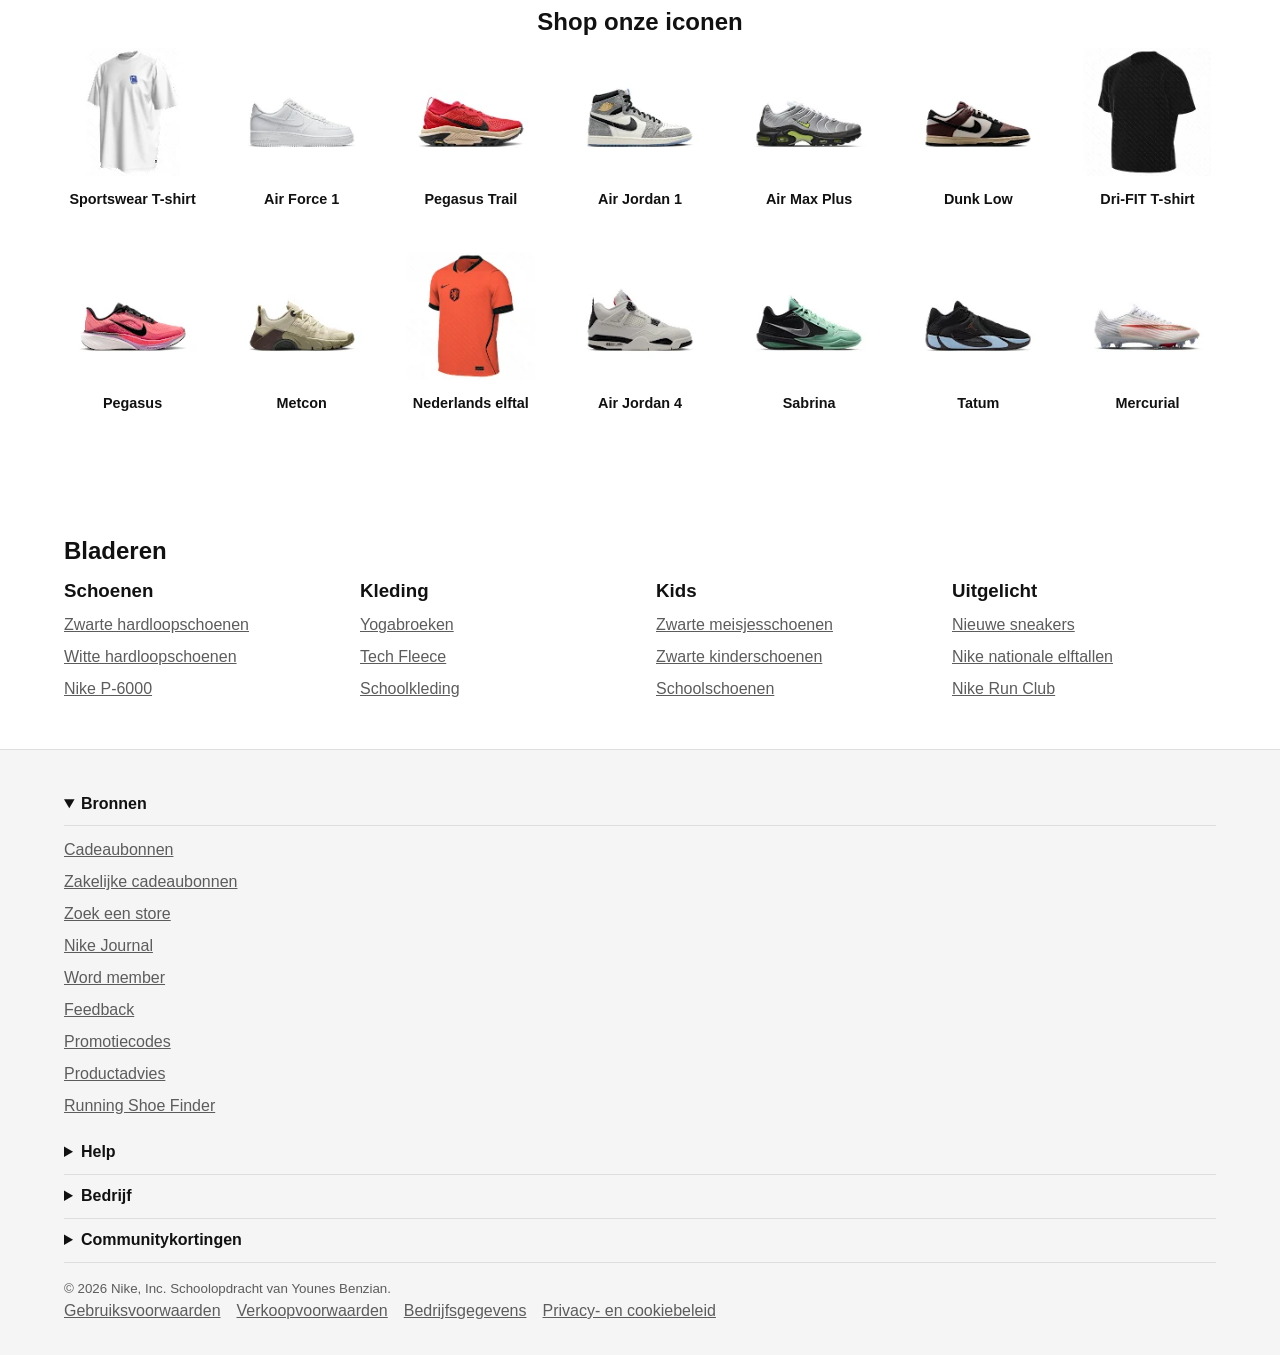
==== commit 96df8bfd: "Add files via upload" ====
--- a/index.html
+++ b/index.html
@@ -36,9 +36,11 @@
 		</nav>
 
 		<!-- ariacontrols moet naar een id wijzen, daarom heb ik hier toch een id gebruikt. zonder id kon ik nergens naar verwijzen -->
-		<button type="button" aria-controls="hoofdmenu" aria-expanded="false">
-			<img src="images/menu.svg" alt="Menu">
-		</button>
+		 
+		<button type="button" aria-label="Hamburgermenu" aria-controls="hoofdmenu" aria-expanded="false">
+	<img src="images/menu.svg" alt="">
+	<!-- alt leeg laten zodat het niet 2x iets opleest -->
+</button>
 
 		<nav id="hoofdmenu" aria-label="Hoofdmenu">
 			<ul>
@@ -100,6 +102,7 @@
 		</section>
 
 		<section>
+
 			<h2>Shop onze iconen</h2>
 
 			<!-- 14 stuks, maar op mobiel laat ik er maar 6 zien met nth-child(n + 7). alternatief was 2 aparte lijstjes maken maar dan staat alles dubbel in de html -->
@@ -212,15 +215,21 @@
 
 	<footer>
 
-		
-		<nav aria-label="Footermenu">
-			<details>
+		<nav>
+
+			<!-- alleen dit blok staat standaard open met het open attribuut, de rest klap je zelf uit -->
+			<details open>
 				<summary>Bronnen</summary>
 				<ul>
 					<li><a href="detail.html">Cadeaubonnen</a></li>
+					<li><a href="detail.html">Zakelijke cadeaubonnen</a></li>
 					<li><a href="detail.html">Zoek een store</a></li>
 					<li><a href="detail.html">Nike Journal</a></li>
 					<li><a href="detail.html">Word member</a></li>
+					<li><a href="detail.html">Feedback</a></li>
+					<li><a href="detail.html">Promotiecodes</a></li>
+					<li><a href="detail.html">Productadvies</a></li>
+					<li><a href="detail.html">Running Shoe Finder</a></li>
 				</ul>
 			</details>
 			<details>
@@ -241,6 +250,7 @@
 					<li><a href="detail.html">Toegankelijkheid</a></li>
 				</ul>
 			</details>
+
 			<details>
 				<summary>Communitykortingen</summary>
 				<ul>
--- a/styles/style.css
+++ b/styles/style.css
@@ -1,31 +1,328 @@
-/**************/
-/* CSS REMEDY */
-/**************/
-*, *::after, *::before {
-  box-sizing:border-box;  
-}
-
-
-
-
-
-
-/*********************/
-/* CUSTOM PROPERTIES */
-/*********************/
+/* reset. alles op nul zodat ik zelf bepaal waar er ruimte komt en niet de browser */
+*,
+*::before,
+*::after {
+	box-sizing: border-box;
+	margin: 0;
+	padding: 0;
+}
+
+/* https://developer.mozilla.org/en-US/docs/Web/CSS/Reference/Properties/--* */
 :root {
-	/* startje */
-	--color-text:#111;
-	--color-background:#eee;
-}
-
-
-
-
-
-/****************/
-/* JOUW STYLING */
-/****************/
-
-/* jouw code */
-
+	--kleur-tekst: #111111;
+	--kleur-achtergrond: #ffffff;
+	--kleur-gedempt: #5c5c5c;
+	--kleur-lijn: #dedede;
+	--kleur-vlak: #f5f5f5;
+	--kleur-accent: #c23b00;
+
+	--ruimte: 1rem;
+}
+
+/* pakt vanzelf de donkere kleuren als je telefoon op dark staat. NIKE HEEFT ZELF GEEN DARKMODE SIRE */
+@media (prefers-color-scheme: dark) {
+
+	:root {
+		--kleur-tekst: #f2f2f2;
+		--kleur-achtergrond: #101010;
+		--kleur-gedempt: #b3b3b3;
+		--kleur-lijn: #3a3a3a;
+		--kleur-vlak: #1c1c1c;
+		--kleur-accent: #ff8a5c;
+	}
+
+}
+
+body {
+	font-family: "Helvetica Neue", Helvetica, Arial, sans-serif;
+	line-height: 1.5;
+	color: var(--kleur-tekst);
+	background-color: var(--kleur-achtergrond);
+}
+
+main h1 {
+	text-transform: uppercase;
+}
+
+img {
+	display: block;
+	max-width: 100%;
+	height: auto;
+}
+
+ul,
+ol {
+	list-style: none;
+}
+
+a {
+	color: var(--kleur-tekst);
+}
+
+:focus-visible {
+	outline: 0.2rem solid var(--kleur-accent);
+	outline-offset: 0.2rem;
+}
+
+/* de skiplink parkeer ik links buiten beeld. met display none zou het niet werken, dan kun je er ook niet meer naartoe tabben */
+body > a:first-child {
+	position: absolute;
+	left: -100vw;
+}
+
+body > a:first-child:focus {
+	position: static;
+	display: block;
+	padding: var(--ruimte);
+	background-color: var(--kleur-accent);
+	color: var(--kleur-achtergrond);
+}
+
+header {
+	display: flex;
+	align-items: center;
+	gap: var(--ruimte);
+	padding: 0.75rem var(--ruimte);
+	border-bottom: 0.1rem solid var(--kleur-lijn);
+}
+
+header img {
+	width: 1.4rem;
+}
+
+header > a img {
+	width: 3.5rem;
+}
+
+header > button {
+	padding: 0.5rem 0.7rem;
+	background-color: transparent;
+	cursor: pointer;
+	border: none;
+}
+
+header nav[aria-label="Snelmenu"] {
+	margin-left: auto;
+}
+
+header nav[aria-label="Snelmenu"] ul {
+	display: flex;
+	gap: 1.2rem;
+}
+
+/* het uitschuifmenu. hij staat standaard rechts buiten beeld met translate, javascript zet de class open erop en dan schuift hij naar binnen */
+/* visibility hidden staat erbij zodat je er niet per ongeluk naartoe kan tabben terwijl hij dicht is */
+nav[aria-label="Hoofdmenu"] {
+	position: fixed;
+	top: 0;
+	right: 0;
+	bottom: 0;
+	z-index: 2;
+	width: 70%;
+	padding: 5rem 1.5rem;
+	border-left: 0.1rem solid var(--kleur-lijn);
+	background-color: var(--kleur-vlak);
+	translate: 100% 0;
+	visibility: hidden;
+	transition: translate 0.3s, visibility 0.3s;
+}
+/* https://developer.mozilla.org/en-US/docs/Web/CSS/Reference/Values/transform-function/translate */
+nav[aria-label="Hoofdmenu"].open {
+	translate: 0 0;
+	visibility: visible;
+}
+
+nav[aria-label="Hoofdmenu"] ul {
+	display: grid;
+	gap: 0.75rem;
+}
+
+nav[aria-label="Hoofdmenu"] a {
+	font-size: 1.25rem;
+	font-weight: 600;
+	text-decoration: none;
+}
+
+nav[aria-label="Hoofdmenu"] a[aria-current="page"] {
+	text-decoration: underline;
+}
+
+main > section {
+	padding: 3rem var(--ruimte);
+}
+
+main h2,
+main h3 {
+	margin-bottom: 0.5rem;
+}
+
+/* de zwarte pil van nike. het is gwn een link, maar met een border-radius van 2rem ziet hij eruit als een knop */
+main section > a,
+main section li > a {
+	display: inline-block;
+	margin-top: 0.75rem;
+	padding: 0.6rem 1.4rem;
+	border-radius: 2rem;
+	background-color: var(--kleur-tekst);
+	color: var(--kleur-achtergrond);
+	font-weight: 600;
+	text-decoration: none;
+}
+
+main ul ul a {
+	display: inline;
+	margin: 0;
+	padding: 0;
+	background-color: transparent;
+	color: var(--kleur-gedempt);
+	font-weight: 400;
+	text-decoration: underline;
+}
+
+main ul ul a:hover {
+	color: var(--kleur-tekst);
+}
+
+main button {
+	margin-top: 0.75rem;
+	padding: 0.7rem 1.4rem;
+	border: 0.1rem solid var(--kleur-tekst);
+	border-radius: 2rem;
+	background-color: var(--kleur-tekst);
+	color: var(--kleur-achtergrond);
+	font: inherit;
+	font-weight: 600;
+	cursor: pointer;
+}
+
+footer {
+	padding: 2rem var(--ruimte);
+	border-top: 0.1rem solid var(--kleur-lijn);
+	background-color: var(--kleur-vlak);
+}
+
+footer summary {
+	padding: 0.6rem 0;
+	border-bottom: 0.1rem solid var(--kleur-lijn);
+	font-weight: 700;
+	cursor: pointer;
+}
+
+footer nav ul {
+	display: grid;
+	gap: 0.5rem;
+	padding: 0.75rem 0;
+}
+
+footer nav[aria-label="Voorwaarden"] ul {
+	display: flex;
+	flex-wrap: wrap;
+	gap: var(--ruimte);
+	padding: 0;
+}
+
+footer a {
+	color: var(--kleur-gedempt);
+}
+
+footer small {
+	display: block;
+	margin-top: var(--ruimte);
+	color: var(--kleur-gedempt);
+}
+/* https://developer.mozilla.org/en-US/docs/Web/CSS/Reference/At-rules/@media */
+/* vanaf hier past het menu gewoon in de header, dus de hamburger gaat weg en het uitschuifmenu wordt een normaal rijtje */
+@media (min-width: 38em) {
+
+	header {
+		padding-inline: 2rem;
+	}
+/* https://developer.mozilla.org/en-US/docs/Web/CSS/Reference/Properties/display */
+	header > button {
+		display: none;
+	}
+
+	/* met order zet ik het logo links, het menu in het midden en het snelmenu rechts, zonder de volgorde in de html om te gooien */
+	header > a {
+		order: 1;
+	}
+
+	header nav[aria-label="Snelmenu"] {
+		order: 3;
+		margin-left: 0;
+	}
+
+	nav[aria-label="Hoofdmenu"] {
+		order: 2;
+		margin-inline: auto;
+		position: static;
+		width: auto;
+		padding: 0;
+		border: none;
+		background-color: transparent;
+		translate: none;
+		visibility: visible;
+	}
+
+	nav[aria-label="Hoofdmenu"] ul {
+		display: flex;
+	}
+
+	nav[aria-label="Hoofdmenu"] a {
+		font-size: 0.9rem;
+	}
+
+	main > section {
+		padding-inline: 2rem;
+	}
+
+	footer {
+		padding-inline: 2rem;
+	}
+
+	footer nav[aria-label="Footermenu"] {
+		display: grid;
+		grid-template-columns: 1fr 1fr;
+		gap: 1.5rem;
+		align-items: start;
+	}
+
+}
+
+@media (min-width: 57em) {
+
+	header,
+	main > section,
+	footer {
+		padding-inline: 4rem;
+	}
+
+	nav[aria-label="Hoofdmenu"] ul {
+		gap: 1.5rem;
+	}
+
+	nav[aria-label="Hoofdmenu"] a {
+		font-size: 1rem;
+	}
+
+	main h1 {
+		font-size: 3rem;
+	}
+
+	footer nav[aria-label="Footermenu"] {
+		grid-template-columns: 1fr 1fr 1fr 1fr;
+	}
+
+}
+
+/* sommige mensen hebben animaties uitstaan*/
+/* https://developer.mozilla.org/en-US/docs/Web/CSS/Reference/At-rules/@media/prefers-reduced-motion */
+@media (prefers-reduced-motion: reduce) {
+
+	*,
+	*::before,
+	*::after {
+		transition-duration: 0.01ms;
+	}
+
+}
--- a/styles/home.css
+++ b/styles/home.css
@@ -0,0 +1,166 @@
+/* de 6 banners. position relative is nodig zodat de foto erin zich aan de section vastpakt */
+/* align-content end duwt de tekst naar de onderkant, zo staat het ook op de nike site */
+main section:nth-of-type(1),
+main section:nth-of-type(2),
+main section:nth-of-type(3),
+main section:nth-of-type(4),
+main section:nth-of-type(5),
+main section:nth-of-type(6) {
+	position: relative;
+	display: grid;
+	align-content: end;
+	aspect-ratio: 4 / 5;
+	color: #ffffff;
+	margin-top: 0.5rem;
+}
+
+/* de foto vult de hele section en gaat met z-index -1 achter de tekst langs. brightness maakt hem donkerder zodat witte tekst leesbaar blijft */
+/* https://developer.mozilla.org/en-US/docs/Web/CSS/Reference/Properties/position */
+
+main section > img {
+	position: absolute;
+	top: 0;
+	right: 0;
+	bottom: 0;
+	left: 0;
+	z-index: -1;
+	width: 100%;
+	height: 100%;
+	object-fit: cover;
+	filter: brightness(60%);
+}
+/* z-index is eigenlijk de ctrl { van css */
+main section:nth-of-type(1) > img {
+	object-position: top;
+}
+
+main section > a {
+	justify-self: start;
+	background-color: #ffffff;
+	color: #111111;
+}
+
+main section:nth-of-type(7) {
+	text-align: center;
+}
+/* https://developer.mozilla.org/en-US/docs/Web/CSS/Reference/Properties/grid */
+/* gap trekt eerst de ruimte ervanaf en dan kan die 1fr 1fr 1fr de ruimte goed verdelen */
+main section:nth-of-type(7) > ul {
+	grid-template-columns: 1fr 1fr 1fr;
+	gap: var(--ruimte);
+}
+
+main section:nth-of-type(7) li:nth-child(n + 7) {
+	display: none;
+}
+
+/* https://developer.mozilla.org/en-US/docs/Web/CSS/Reference/Selectors/:nth-child - voor list en in dit geval de resterende items die pas zichtbaar worden na responsive */
+
+main section:nth-of-type(7) h3 a {
+	font-size: 0.9rem;
+	font-weight: 900;
+	text-decoration: none;
+}
+
+main section:nth-of-type(7) > a {
+	border: 0.1rem solid var(--kleur-lijn);
+	background-color: transparent;
+}
+
+main ul {
+	display: grid;
+	gap: 2rem;
+}
+
+main ul ul {
+	gap: 0.5rem;
+	margin-top: 0.5rem;
+}
+
+main li img {
+	width: 100%;
+	aspect-ratio: 1 / 1;
+	object-fit: cover;
+	margin-bottom: 0.5rem;
+}
+
+@media (min-width: 38em) {
+
+	main section:nth-of-type(7) > ul {
+		grid-template-columns: 1fr 1fr 1fr 1fr 1fr 1fr 1fr;
+	}
+
+	main section:nth-of-type(7) li:nth-child(n + 7) {
+		display: block;
+	}
+
+	main section:nth-of-type(7) > a {
+		display: none;
+	}
+
+	main section:nth-of-type(8) > ul {
+		grid-template-columns: 1fr 1fr;
+	}
+main section:nth-of-type(6) img {
+	object-position: top;
+	/* object-fit: none; */
+	/* foto is te small om de breedte in te vullen */
+}
+}
+
+@media (min-width: 57em) {
+
+	main {
+		display: grid;
+		grid-template-columns: 1fr 1fr;
+		gap: 0.8rem;
+	}
+
+	/* deze vier mogen over allebei de kolommen. grid-column 1 / 3 betekent van lijn 1 tot lijn 3, dus de hele breedte */ 
+	main section:nth-of-type(1),
+	main section:nth-of-type(6),
+	main section:nth-of-type(7),
+	main section:nth-of-type(8) {
+		grid-column: 1 / 3;
+	}
+
+	main section:nth-of-type(1),
+	main section:nth-of-type(6) {
+		aspect-ratio: 16 / 9;
+	}
+
+	/* max-width maakt ze smaller en justify-self duwt ze om en om naar rechts en links, zo staan ze op de nike site gecentreerd met ruimte ernaast */
+	/* de width 100% moet erbij, anders wordt de section net zo breed als de tekst erin en dat verschilt per banner */
+	main section:nth-of-type(2),
+	main section:nth-of-type(3),
+	main section:nth-of-type(4),
+	main section:nth-of-type(5) {
+		width: 100%;
+		max-width: 40rem;
+	}
+
+	main section:nth-of-type(2),
+	main section:nth-of-type(4) {
+		justify-self: end;
+	}
+/* https://developer.mozilla.org/en-US/docs/Web/CSS/Reference/Properties/justify-content */
+	main section:nth-of-type(3),
+	main section:nth-of-type(5) {
+		justify-self: start;
+	}
+
+	main section:nth-of-type(7) > ul {
+		gap: 2rem;
+	}
+
+	/* Alle fotos kleiner gemaakt, met max-width en margin-inline auto zodat de overgebleven ruimte beter verdeeld wordt, wel vraag ik me af waarom alleen bij auto dit kan en niet als je bijv 2 vaste waarders aangeeft. */
+	main section:nth-of-type(7) img {
+		max-width: 8rem;
+		margin-inline: auto;
+	}
+
+	main section:nth-of-type(8) > ul {
+		grid-template-columns: 1fr 1fr 1fr 1fr;
+	}
+
+}
